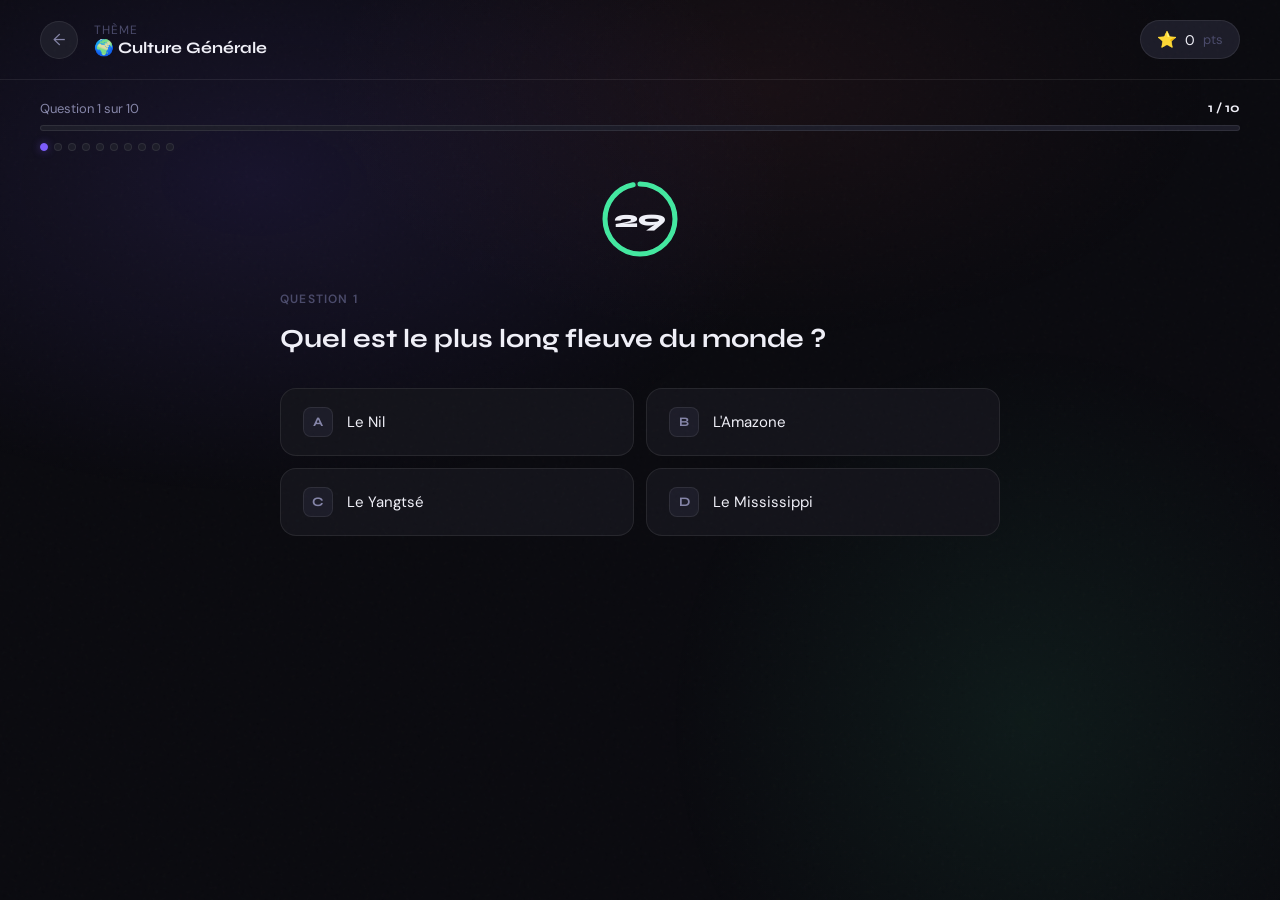
==== quiz.html @ 274f696e "Initial commit - projet quiz complet" ====
<!DOCTYPE html>
<html lang="fr">
<head>
  <meta charset="UTF-8" />
  <meta name="viewport" content="width=device-width, initial-scale=1.0" />
  <title>QuizMaster — En jeu</title>
  <link rel="stylesheet" href="css/main.css" />
  <link rel="stylesheet" href="css/quiz.css" />
</head>
<body>

  <!-- TIMEOUT OVERLAY -->
  <div class="timeout-overlay" id="timeout-overlay">
    <div class="timeout-msg">⏰ Temps écoulé !</div>
  </div>

  <!-- HEADER -->
  <header class="quiz-header">
    <div class="quiz-header-left">
      <a href="index.html" class="back-btn" id="btn-back" title="Quitter">←</a>
      <div class="quiz-meta">
        <span class="quiz-theme-label">Thème</span>
        <span class="quiz-theme-name">
          <span id="quiz-theme-icon"></span>
          <span id="quiz-theme-name">Quiz</span>
        </span>
      </div>
    </div>
    <div class="quiz-header-right">
      <div class="score-display">
        <span class="score-icon">⭐</span>
        <span id="score-val">0</span>
        <span class="score-unit">pts</span>
      </div>
    </div>
  </header>

  <!-- PROGRESS BAR -->
  <div class="progress-bar-wrap">
    <div class="progress-labels">
      <span class="progress-q" id="question-num">Question 1 sur 10</span>
      <span class="progress-count" id="progress-count">1 / 10</span>
    </div>
    <div class="progress-track">
      <div class="progress-fill" id="progress-fill"></div>
    </div>
    <div class="progress-dots" id="progress-dots"></div>
  </div>

  <!-- TIMER -->
  <div class="timer-section">
    <div class="timer-ring-wrap">
      <svg class="timer-svg" viewBox="0 0 80 80">
        <circle class="timer-track" cx="40" cy="40" r="35"/>
        <circle class="timer-progress" id="timer-progress" cx="40" cy="40" r="35"
          stroke-dasharray="220" stroke-dashoffset="0"/>
      </svg>
      <div class="timer-number" id="timer-number">30</div>
    </div>
  </div>

  <!-- QUESTION -->
  <main class="question-area">
    <div class="question-num" id="question-num-label">QUESTION 1</div>
    <div class="question-text" id="question-text">Chargement...</div>

    <!-- ANSWERS -->
    <div class="answers-grid" id="answers-grid"></div>

    <!-- EXPLANATION -->
    <div class="explanation-box" id="explanation"></div>

    <!-- NEXT -->
    <div class="next-wrap">
      <button class="btn-next" id="btn-next">
        Question suivante <span>→</span>
      </button>
    </div>
  </main>

  <script src="js/data.js"></script>
  <script src="js/storage.js"></script>
  <script src="js/ui.js"></script>
  <script src="js/quiz.js"></script>
  <script src="js/quiz-page.js"></script>
</body>
</html>
---- css/main.css ----
@import url('https://fonts.googleapis.com/css2?family=Syne:wght@400;600;700;800&family=DM+Sans:ital,wght@0,300;0,400;0,500;1,300&display=swap');

:root {
  --bg: #0a0a0f;
  --surface: #13131a;
  --surface2: #1c1c28;
  --border: rgba(255,255,255,0.08);
  --accent: #7c5cfc;
  --accent2: #ff6b6b;
  --accent3: #43e8a0;
  --accent4: #ffcc44;
  --text: #f0f0f8;
  --text-dim: #8585a8;
  --text-muted: #4a4a6a;
  --glow: rgba(124, 92, 252, 0.4);
  --radius: 16px;
  --radius-sm: 10px;
  --transition: all 0.25s cubic-bezier(0.34, 1.56, 0.64, 1);
}

*, *::before, *::after { box-sizing: border-box; margin: 0; padding: 0; }

html { scroll-behavior: smooth; }

body {
  font-family: 'DM Sans', sans-serif;
  background: var(--bg);
  color: var(--text);
  min-height: 100vh;
  overflow-x: hidden;
  position: relative;
}

body::before {
  content: '';
  position: fixed;
  inset: 0;
  background:
    radial-gradient(ellipse 60% 50% at 20% 20%, rgba(124,92,252,0.12) 0%, transparent 70%),
    radial-gradient(ellipse 40% 60% at 80% 80%, rgba(67,232,160,0.07) 0%, transparent 70%),
    radial-gradient(ellipse 50% 40% at 60% 10%, rgba(255,107,107,0.06) 0%, transparent 70%);
  pointer-events: none;
  z-index: 0;
}

body > * { position: relative; z-index: 1; }

h1, h2, h3, h4 {
  font-family: 'Syne', sans-serif;
  letter-spacing: -0.02em;
}

a { text-decoration: none; color: inherit; }

button {
  font-family: 'DM Sans', sans-serif;
  cursor: pointer;
  border: none;
  outline: none;
}

/* NOISE TEXTURE */
body::after {
  content: '';
  position: fixed;
  inset: 0;
  background-image: url("data:image/svg+xml,%3Csvg viewBox='0 0 256 256' xmlns='http://www.w3.org/2000/svg'%3E%3Cfilter id='noise'%3E%3CfeTurbulence type='fractalNoise' baseFrequency='0.9' numOctaves='4' stitchTiles='stitch'/%3E%3C/filter%3E%3Crect width='100%25' height='100%25' filter='url(%23noise)' opacity='0.04'/%3E%3C/svg%3E");
  pointer-events: none;
  z-index: 9999;
  opacity: 0.5;
}

/* SHARED COMPONENTS */
.btn {
  display: inline-flex;
  align-items: center;
  gap: 10px;
  padding: 14px 28px;
  border-radius: 50px;
  font-size: 15px;
  font-weight: 500;
  transition: var(--transition);
  letter-spacing: 0.01em;
}

.btn-primary {
  background: var(--accent);
  color: #fff;
  box-shadow: 0 0 30px var(--glow), 0 4px 15px rgba(0,0,0,0.3);
}
.btn-primary:hover {
  transform: translateY(-3px) scale(1.02);
  box-shadow: 0 0 50px var(--glow), 0 8px 25px rgba(0,0,0,0.4);
}

.btn-ghost {
  background: var(--surface2);
  color: var(--text-dim);
  border: 1px solid var(--border);
}
.btn-ghost:hover {
  background: var(--surface);
  color: var(--text);
  border-color: rgba(255,255,255,0.15);
  transform: translateY(-2px);
}

.card {
  background: var(--surface);
  border: 1px solid var(--border);
  border-radius: var(--radius);
  backdrop-filter: blur(20px);
}

/* ANIMATIONS */
@keyframes fadeUp {
  from { opacity: 0; transform: translateY(24px); }
  to   { opacity: 1; transform: translateY(0); }
}
@keyframes fadeIn {
  from { opacity: 0; }
  to   { opacity: 1; }
}
@keyframes pulse {
  0%, 100% { opacity: 1; }
  50% { opacity: 0.6; }
}
@keyframes slideIn {
  from { opacity: 0; transform: translateX(-20px); }
  to   { opacity: 1; transform: translateX(0); }
}
@keyframes bounce {
  0%, 100% { transform: scale(1); }
  50% { transform: scale(1.08); }
}
@keyframes shimmer {
  0% { background-position: -200% center; }
  100% { background-position: 200% center; }
}
@keyframes timerTick {
  0%, 100% { transform: scaleX(1); }
  50% { transform: scaleX(0.98); }
}
@keyframes rotateIn {
  from { opacity: 0; transform: rotate(-10deg) scale(0.8); }
  to   { opacity: 1; transform: rotate(0deg) scale(1); }
}
@keyframes countUp {
  from { transform: translateY(10px); opacity: 0; }
  to   { transform: translateY(0); opacity: 1; }
}

.animate-fade-up { animation: fadeUp 0.5s cubic-bezier(0.34, 1.56, 0.64, 1) both; }
.animate-fade-up:nth-child(1) { animation-delay: 0.05s; }
.animate-fade-up:nth-child(2) { animation-delay: 0.12s; }
.animate-fade-up:nth-child(3) { animation-delay: 0.19s; }
.animate-fade-up:nth-child(4) { animation-delay: 0.26s; }
.animate-fade-up:nth-child(5) { animation-delay: 0.33s; }
.animate-fade-up:nth-child(6) { animation-delay: 0.40s; }

/* progress-fill starts at 0 */
.progress-fill { width: 0%; }
---- css/quiz.css ----
/* QUIZ PAGE */
.quiz-header {
  display: flex;
  align-items: center;
  justify-content: space-between;
  padding: 20px 40px;
  border-bottom: 1px solid var(--border);
}

.quiz-header-left {
  display: flex;
  align-items: center;
  gap: 16px;
}

.back-btn {
  width: 38px;
  height: 38px;
  border-radius: 50%;
  background: var(--surface2);
  border: 1px solid var(--border);
  display: flex;
  align-items: center;
  justify-content: center;
  font-size: 16px;
  color: var(--text-dim);
  cursor: pointer;
  transition: var(--transition);
  text-decoration: none;
}
.back-btn:hover {
  background: var(--surface);
  color: var(--text);
  transform: translateX(-3px);
}

.quiz-meta {
  display: flex;
  flex-direction: column;
}
.quiz-theme-label {
  font-size: 12px;
  color: var(--text-muted);
  letter-spacing: 0.08em;
  text-transform: uppercase;
}
.quiz-theme-name {
  font-family: 'Syne', sans-serif;
  font-size: 16px;
  font-weight: 700;
}

.quiz-header-right {
  display: flex;
  align-items: center;
  gap: 20px;
}

/* SCORE DISPLAY */
.score-display {
  display: flex;
  align-items: center;
  gap: 8px;
  padding: 8px 16px;
  background: var(--surface2);
  border: 1px solid var(--border);
  border-radius: 50px;
  font-size: 14px;
}
.score-icon { font-size: 16px; }
.score-val {
  font-family: 'Syne', sans-serif;
  font-weight: 700;
  color: var(--accent4);
}

/* PROGRESS */
.progress-bar-wrap {
  padding: 0 40px;
  margin-top: 20px;
  margin-bottom: 0;
}

.progress-labels {
  display: flex;
  justify-content: space-between;
  margin-bottom: 8px;
}
.progress-q {
  font-size: 13px;
  color: var(--text-dim);
}
.progress-count {
  font-family: 'Syne', sans-serif;
  font-size: 13px;
  font-weight: 700;
}

.progress-track {
  height: 6px;
  background: var(--surface2);
  border-radius: 50px;
  overflow: hidden;
  border: 1px solid var(--border);
}

.progress-fill {
  height: 100%;
  background: linear-gradient(90deg, var(--accent), #a78bfa);
  border-radius: 50px;
  transition: width 0.4s cubic-bezier(0.34,1.56,0.64,1);
  box-shadow: 0 0 10px var(--glow);
}

/* DOTS */
.progress-dots {
  display: flex;
  gap: 6px;
  margin-top: 12px;
  flex-wrap: wrap;
}
.dot {
  width: 8px;
  height: 8px;
  border-radius: 50%;
  background: var(--surface2);
  border: 1px solid var(--border);
  transition: all 0.3s ease;
}
.dot.correct  { background: var(--accent3); border-color: var(--accent3); box-shadow: 0 0 6px rgba(67,232,160,0.5); }
.dot.wrong    { background: var(--accent2); border-color: var(--accent2); box-shadow: 0 0 6px rgba(255,107,107,0.5); }
.dot.current  { background: var(--accent); border-color: var(--accent); box-shadow: 0 0 8px var(--glow); animation: pulse 1.5s infinite; }

/* TIMER */
.timer-section {
  padding: 28px 40px 0;
  display: flex;
  align-items: center;
  justify-content: center;
}

.timer-ring-wrap {
  position: relative;
  width: 80px;
  height: 80px;
}

.timer-svg {
  transform: rotate(-90deg);
  width: 80px;
  height: 80px;
}

.timer-track {
  fill: none;
  stroke: var(--surface2);
  stroke-width: 5;
}

.timer-progress {
  fill: none;
  stroke: var(--accent3);
  stroke-width: 5;
  stroke-linecap: round;
  stroke-dasharray: 220;
  stroke-dashoffset: 0;
  transition: stroke-dashoffset 0.9s linear, stroke 0.3s ease;
}

.timer-progress.warning { stroke: var(--accent4); }
.timer-progress.danger  { stroke: var(--accent2); animation: pulse 0.8s infinite; }

.timer-number {
  position: absolute;
  inset: 0;
  display: flex;
  align-items: center;
  justify-content: center;
  font-family: 'Syne', sans-serif;
  font-size: 24px;
  font-weight: 800;
  transition: color 0.3s ease;
}
.timer-number.warning { color: var(--accent4); }
.timer-number.danger  { color: var(--accent2); }

/* QUESTION CARD */
.question-area {
  padding: 32px 40px;
  max-width: 800px;
  margin: 0 auto;
}

.question-num {
  font-size: 12px;
  font-weight: 600;
  letter-spacing: 0.1em;
  color: var(--text-muted);
  text-transform: uppercase;
  margin-bottom: 14px;
}

.question-text {
  font-family: 'Syne', sans-serif;
  font-size: clamp(20px, 3vw, 26px);
  font-weight: 700;
  line-height: 1.35;
  margin-bottom: 32px;
  animation: fadeUp 0.4s ease both;
}

/* ANSWERS */
.answers-grid {
  display: grid;
  grid-template-columns: 1fr 1fr;
  gap: 12px;
}

@media (max-width: 600px) {
  .answers-grid { grid-template-columns: 1fr; }
}

.answer-btn {
  position: relative;
  padding: 18px 22px;
  background: var(--surface);
  border: 1.5px solid var(--border);
  border-radius: var(--radius);
  color: var(--text);
  font-size: 15px;
  font-weight: 400;
  text-align: left;
  cursor: pointer;
  transition: all 0.2s ease;
  display: flex;
  align-items: center;
  gap: 14px;
  overflow: hidden;
  animation: fadeUp 0.4s ease both;
}

.answer-letter {
  min-width: 30px;
  height: 30px;
  border-radius: 8px;
  background: var(--surface2);
  border: 1px solid var(--border);
  display: flex;
  align-items: center;
  justify-content: center;
  font-family: 'Syne', sans-serif;
  font-size: 13px;
  font-weight: 700;
  color: var(--text-dim);
  transition: all 0.2s ease;
}

.answer-btn:hover:not(:disabled) {
  border-color: rgba(124,92,252,0.5);
  background: rgba(124,92,252,0.06);
  transform: translateX(4px);
}
.answer-btn:hover:not(:disabled) .answer-letter {
  background: rgba(124,92,252,0.2);
  border-color: var(--accent);
  color: var(--accent);
}

.answer-btn.correct {
  border-color: var(--accent3) !important;
  background: rgba(67,232,160,0.08) !important;
  animation: bounce 0.4s ease;
}
.answer-btn.correct .answer-letter {
  background: var(--accent3);
  border-color: var(--accent3);
  color: #000;
}

.answer-btn.wrong {
  border-color: var(--accent2) !important;
  background: rgba(255,107,107,0.08) !important;
}
.answer-btn.wrong .answer-letter {
  background: var(--accent2);
  border-color: var(--accent2);
  color: #fff;
}

.answer-btn:disabled { cursor: not-allowed; }

/* FEEDBACK TOAST */
.feedback-toast {
  position: fixed;
  top: 24px;
  left: 50%;
  transform: translateX(-50%) translateY(-80px);
  padding: 12px 24px;
  border-radius: 50px;
  font-size: 15px;
  font-weight: 500;
  transition: transform 0.4s cubic-bezier(0.34,1.56,0.64,1);
  z-index: 100;
  white-space: nowrap;
}

.feedback-toast.show {
  transform: translateX(-50%) translateY(0);
}

.feedback-toast.correct {
  background: rgba(67,232,160,0.15);
  border: 1px solid var(--accent3);
  color: var(--accent3);
}

.feedback-toast.wrong {
  background: rgba(255,107,107,0.15);
  border: 1px solid var(--accent2);
  color: var(--accent2);
}

/* EXPLANATION */
.explanation-box {
  margin-top: 20px;
  padding: 16px 20px;
  background: rgba(124,92,252,0.06);
  border: 1px solid rgba(124,92,252,0.2);
  border-radius: var(--radius-sm);
  font-size: 14px;
  color: var(--text-dim);
  line-height: 1.6;
  animation: fadeUp 0.3s ease both;
}
.explanation-box strong { color: #a78bfa; }

/* NEXT BUTTON */
.next-wrap {
  display: flex;
  justify-content: flex-end;
  margin-top: 24px;
}

.btn-next {
  padding: 14px 32px;
  background: var(--accent);
  color: #fff;
  border-radius: 50px;
  font-size: 15px;
  font-weight: 500;
  cursor: pointer;
  border: none;
  display: flex;
  align-items: center;
  gap: 10px;
  transition: var(--transition);
  box-shadow: 0 0 20px var(--glow);
  opacity: 0;
  pointer-events: none;
  animation: none;
}

.btn-next.visible {
  opacity: 1;
  pointer-events: all;
  animation: fadeUp 0.4s 0.1s ease both;
}

.btn-next:hover {
  transform: translateX(4px);
  box-shadow: 0 0 40px var(--glow);
}

/* TIMEOUT OVERLAY */
.timeout-overlay {
  position: fixed;
  inset: 0;
  background: rgba(255,107,107,0.15);
  display: flex;
  align-items: center;
  justify-content: center;
  z-index: 200;
  opacity: 0;
  pointer-events: none;
  transition: opacity 0.3s ease;
}
.timeout-overlay.show { opacity: 1; pointer-events: all; }
.timeout-msg {
  font-family: 'Syne', sans-serif;
  font-size: 48px;
  font-weight: 800;
  color: var(--accent2);
  animation: rotateIn 0.5s ease;
}

/* SCORE UNIT */
.score-unit { color: var(--text-muted); font-size: 13px; }

/* Explanation hidden by default — shown by JS */
.explanation-box { display: none; }

/* Score unit label */
.score-unit { color: var(--text-muted); font-size: 13px; }
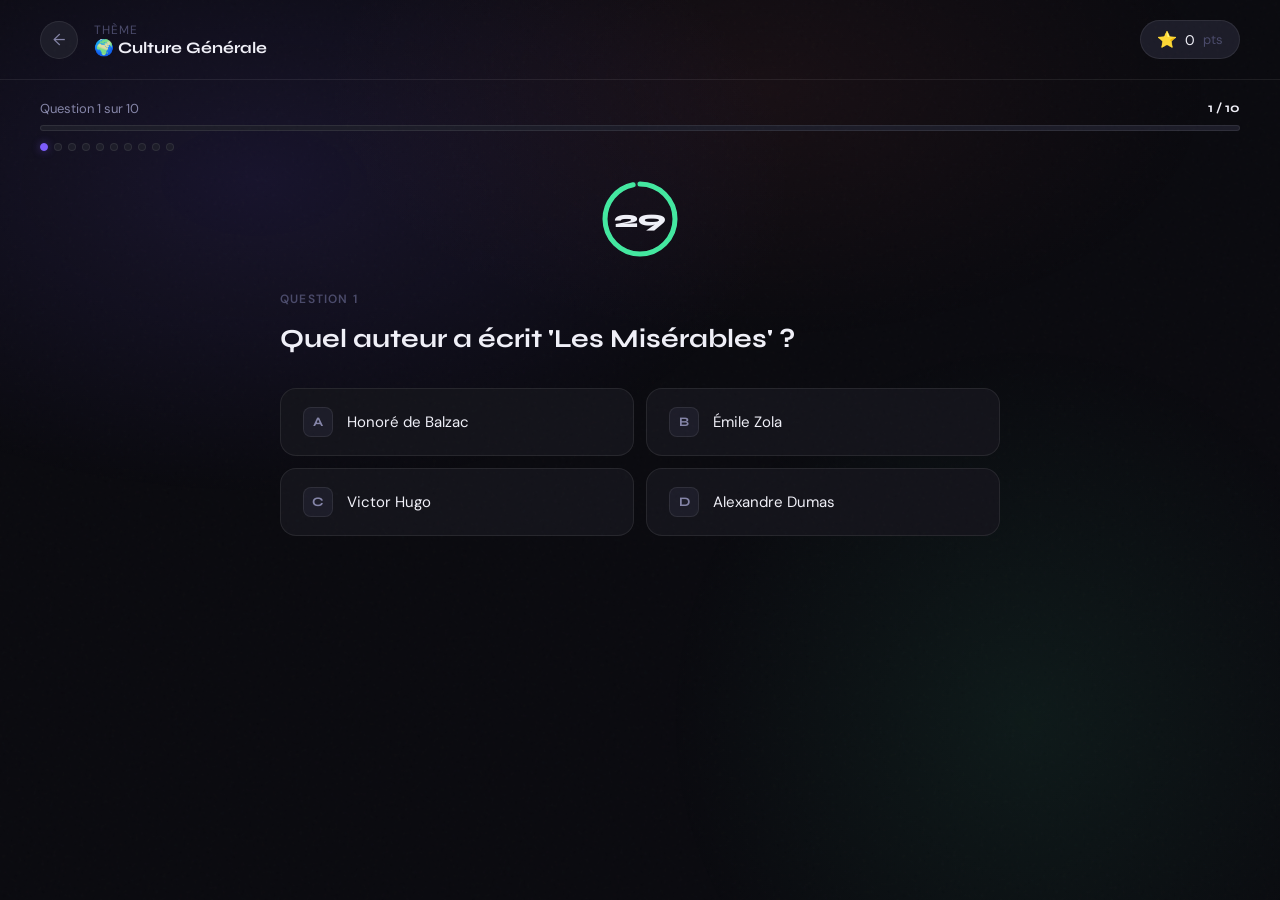
==== commit dfff322e: "Page quiz complète - Ritso" ====
--- a/quiz.html
+++ b/quiz.html
@@ -1,5 +1,7 @@
+<!-- quiz.html - Page de jeu - développé par Ritso-->
 <!DOCTYPE html>
 <html lang="fr">
+
 <head>
   <meta charset="UTF-8" />
   <meta name="viewport" content="width=device-width, initial-scale=1.0" />
@@ -7,6 +9,7 @@
   <link rel="stylesheet" href="css/main.css" />
   <link rel="stylesheet" href="css/quiz.css" />
 </head>
+
 <body>
 
   <!-- TIMEOUT OVERLAY -->
@@ -51,9 +54,9 @@
   <div class="timer-section">
     <div class="timer-ring-wrap">
       <svg class="timer-svg" viewBox="0 0 80 80">
-        <circle class="timer-track" cx="40" cy="40" r="35"/>
-        <circle class="timer-progress" id="timer-progress" cx="40" cy="40" r="35"
-          stroke-dasharray="220" stroke-dashoffset="0"/>
+        <circle class="timer-track" cx="40" cy="40" r="35" />
+        <circle class="timer-progress" id="timer-progress" cx="40" cy="40" r="35" stroke-dasharray="220"
+          stroke-dashoffset="0" />
       </svg>
       <div class="timer-number" id="timer-number">30</div>
     </div>
@@ -84,4 +87,5 @@
   <script src="js/quiz.js"></script>
   <script src="js/quiz-page.js"></script>
 </body>
-</html>
+
+</html>
--- a/css/quiz.css
+++ b/css/quiz.css
@@ -1,3 +1,4 @@
+/* quiz.css - Page de jeu - développé par Ritso
 /* QUIZ PAGE */
 .quiz-header {
   display: flex;
@@ -28,6 +29,7 @@
   transition: var(--transition);
   text-decoration: none;
 }
+
 .back-btn:hover {
   background: var(--surface);
   color: var(--text);
@@ -38,12 +40,14 @@
   display: flex;
   flex-direction: column;
 }
+
 .quiz-theme-label {
   font-size: 12px;
   color: var(--text-muted);
   letter-spacing: 0.08em;
   text-transform: uppercase;
 }
+
 .quiz-theme-name {
   font-family: 'Syne', sans-serif;
   font-size: 16px;
@@ -67,7 +71,11 @@
   border-radius: 50px;
   font-size: 14px;
 }
-.score-icon { font-size: 16px; }
+
+.score-icon {
+  font-size: 16px;
+}
+
 .score-val {
   font-family: 'Syne', sans-serif;
   font-weight: 700;
@@ -86,10 +94,12 @@
   justify-content: space-between;
   margin-bottom: 8px;
 }
+
 .progress-q {
   font-size: 13px;
   color: var(--text-dim);
 }
+
 .progress-count {
   font-family: 'Syne', sans-serif;
   font-size: 13px;
@@ -108,7 +118,7 @@
   height: 100%;
   background: linear-gradient(90deg, var(--accent), #a78bfa);
   border-radius: 50px;
-  transition: width 0.4s cubic-bezier(0.34,1.56,0.64,1);
+  transition: width 0.4s cubic-bezier(0.34, 1.56, 0.64, 1);
   box-shadow: 0 0 10px var(--glow);
 }
 
@@ -119,6 +129,7 @@
   margin-top: 12px;
   flex-wrap: wrap;
 }
+
 .dot {
   width: 8px;
   height: 8px;
@@ -127,9 +138,25 @@
   border: 1px solid var(--border);
   transition: all 0.3s ease;
 }
-.dot.correct  { background: var(--accent3); border-color: var(--accent3); box-shadow: 0 0 6px rgba(67,232,160,0.5); }
-.dot.wrong    { background: var(--accent2); border-color: var(--accent2); box-shadow: 0 0 6px rgba(255,107,107,0.5); }
-.dot.current  { background: var(--accent); border-color: var(--accent); box-shadow: 0 0 8px var(--glow); animation: pulse 1.5s infinite; }
+
+.dot.correct {
+  background: var(--accent3);
+  border-color: var(--accent3);
+  box-shadow: 0 0 6px rgba(67, 232, 160, 0.5);
+}
+
+.dot.wrong {
+  background: var(--accent2);
+  border-color: var(--accent2);
+  box-shadow: 0 0 6px rgba(255, 107, 107, 0.5);
+}
+
+.dot.current {
+  background: var(--accent);
+  border-color: var(--accent);
+  box-shadow: 0 0 8px var(--glow);
+  animation: pulse 1.5s infinite;
+}
 
 /* TIMER */
 .timer-section {
@@ -167,8 +194,14 @@
   transition: stroke-dashoffset 0.9s linear, stroke 0.3s ease;
 }
 
-.timer-progress.warning { stroke: var(--accent4); }
-.timer-progress.danger  { stroke: var(--accent2); animation: pulse 0.8s infinite; }
+.timer-progress.warning {
+  stroke: var(--accent4);
+}
+
+.timer-progress.danger {
+  stroke: var(--accent2);
+  animation: pulse 0.8s infinite;
+}
 
 .timer-number {
   position: absolute;
@@ -181,8 +214,14 @@
   font-weight: 800;
   transition: color 0.3s ease;
 }
-.timer-number.warning { color: var(--accent4); }
-.timer-number.danger  { color: var(--accent2); }
+
+.timer-number.warning {
+  color: var(--accent4);
+}
+
+.timer-number.danger {
+  color: var(--accent2);
+}
 
 /* QUESTION CARD */
 .question-area {
@@ -217,7 +256,9 @@
 }
 
 @media (max-width: 600px) {
-  .answers-grid { grid-template-columns: 1fr; }
+  .answers-grid {
+    grid-template-columns: 1fr;
+  }
 }
 
 .answer-btn {
@@ -256,21 +297,23 @@
 }
 
 .answer-btn:hover:not(:disabled) {
-  border-color: rgba(124,92,252,0.5);
-  background: rgba(124,92,252,0.06);
+  border-color: rgba(124, 92, 252, 0.5);
+  background: rgba(124, 92, 252, 0.06);
   transform: translateX(4px);
 }
+
 .answer-btn:hover:not(:disabled) .answer-letter {
-  background: rgba(124,92,252,0.2);
+  background: rgba(124, 92, 252, 0.2);
   border-color: var(--accent);
   color: var(--accent);
 }
 
 .answer-btn.correct {
   border-color: var(--accent3) !important;
-  background: rgba(67,232,160,0.08) !important;
+  background: rgba(67, 232, 160, 0.08) !important;
   animation: bounce 0.4s ease;
 }
+
 .answer-btn.correct .answer-letter {
   background: var(--accent3);
   border-color: var(--accent3);
@@ -279,15 +322,18 @@
 
 .answer-btn.wrong {
   border-color: var(--accent2) !important;
-  background: rgba(255,107,107,0.08) !important;
-}
+  background: rgba(255, 107, 107, 0.08) !important;
+}
+
 .answer-btn.wrong .answer-letter {
   background: var(--accent2);
   border-color: var(--accent2);
   color: #fff;
 }
 
-.answer-btn:disabled { cursor: not-allowed; }
+.answer-btn:disabled {
+  cursor: not-allowed;
+}
 
 /* FEEDBACK TOAST */
 .feedback-toast {
@@ -299,7 +345,7 @@
   border-radius: 50px;
   font-size: 15px;
   font-weight: 500;
-  transition: transform 0.4s cubic-bezier(0.34,1.56,0.64,1);
+  transition: transform 0.4s cubic-bezier(0.34, 1.56, 0.64, 1);
   z-index: 100;
   white-space: nowrap;
 }
@@ -309,13 +355,13 @@
 }
 
 .feedback-toast.correct {
-  background: rgba(67,232,160,0.15);
+  background: rgba(67, 232, 160, 0.15);
   border: 1px solid var(--accent3);
   color: var(--accent3);
 }
 
 .feedback-toast.wrong {
-  background: rgba(255,107,107,0.15);
+  background: rgba(255, 107, 107, 0.15);
   border: 1px solid var(--accent2);
   color: var(--accent2);
 }
@@ -324,15 +370,18 @@
 .explanation-box {
   margin-top: 20px;
   padding: 16px 20px;
-  background: rgba(124,92,252,0.06);
-  border: 1px solid rgba(124,92,252,0.2);
+  background: rgba(124, 92, 252, 0.06);
+  border: 1px solid rgba(124, 92, 252, 0.2);
   border-radius: var(--radius-sm);
   font-size: 14px;
   color: var(--text-dim);
   line-height: 1.6;
   animation: fadeUp 0.3s ease both;
 }
-.explanation-box strong { color: #a78bfa; }
+
+.explanation-box strong {
+  color: #a78bfa;
+}
 
 /* NEXT BUTTON */
 .next-wrap {
@@ -375,7 +424,7 @@
 .timeout-overlay {
   position: fixed;
   inset: 0;
-  background: rgba(255,107,107,0.15);
+  background: rgba(255, 107, 107, 0.15);
   display: flex;
   align-items: center;
   justify-content: center;
@@ -384,7 +433,12 @@
   pointer-events: none;
   transition: opacity 0.3s ease;
 }
-.timeout-overlay.show { opacity: 1; pointer-events: all; }
+
+.timeout-overlay.show {
+  opacity: 1;
+  pointer-events: all;
+}
+
 .timeout-msg {
   font-family: 'Syne', sans-serif;
   font-size: 48px;
@@ -394,10 +448,18 @@
 }
 
 /* SCORE UNIT */
-.score-unit { color: var(--text-muted); font-size: 13px; }
+.score-unit {
+  color: var(--text-muted);
+  font-size: 13px;
+}
 
 /* Explanation hidden by default — shown by JS */
-.explanation-box { display: none; }
+.explanation-box {
+  display: none;
+}
 
 /* Score unit label */
-.score-unit { color: var(--text-muted); font-size: 13px; }
+.score-unit {
+  color: var(--text-muted);
+  font-size: 13px;
+}
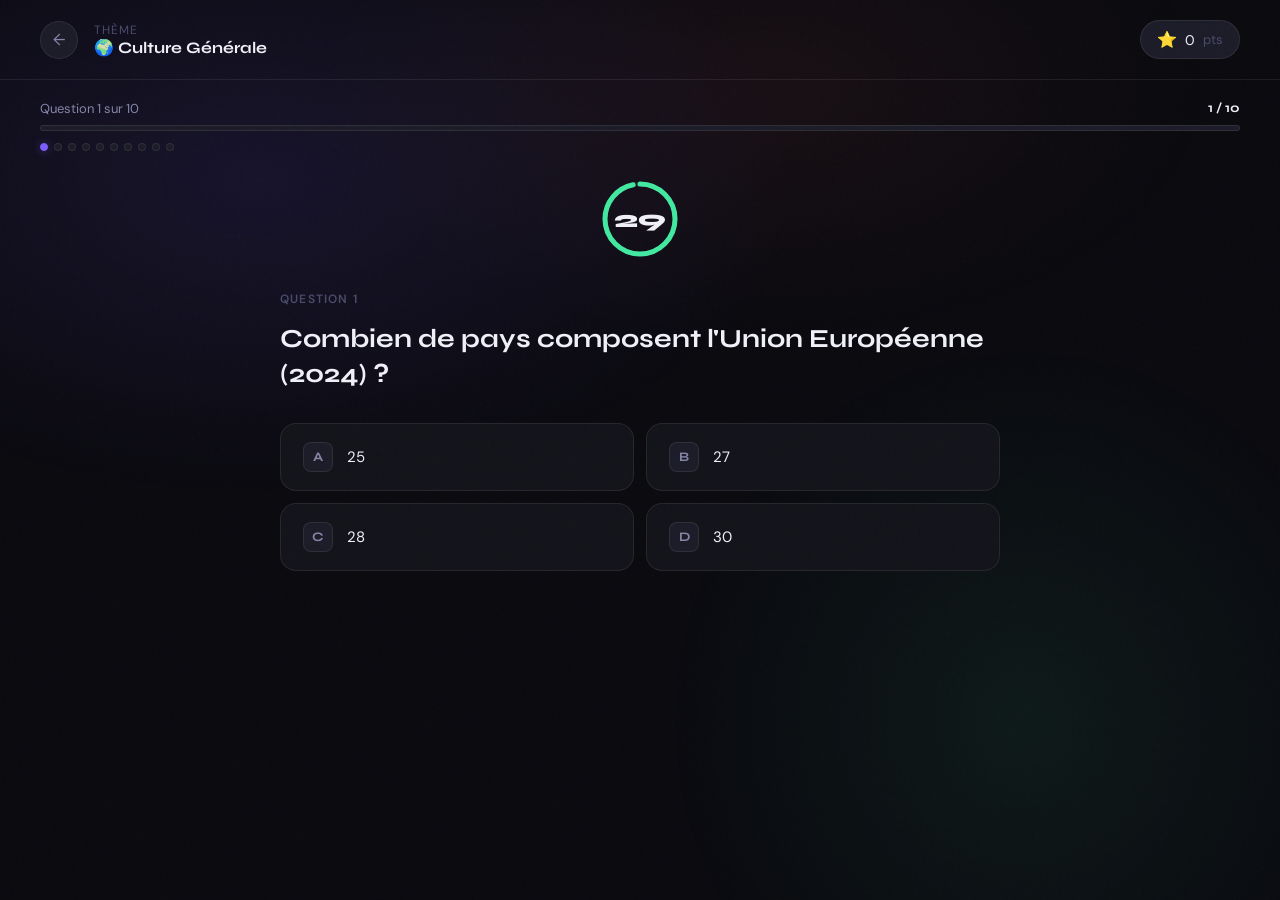
==== commit 5e5e41a0: "Page quiz complète - Nohisoa" ====
--- a/quiz.html
+++ b/quiz.html
@@ -1,91 +1,87 @@
-<!-- quiz.html - Page de jeu - développé par Ritso-->
-<!DOCTYPE html>
-<html lang="fr">
-
-<head>
-  <meta charset="UTF-8" />
-  <meta name="viewport" content="width=device-width, initial-scale=1.0" />
-  <title>QuizMaster — En jeu</title>
-  <link rel="stylesheet" href="css/main.css" />
-  <link rel="stylesheet" href="css/quiz.css" />
-</head>
-
-<body>
-
-  <!-- TIMEOUT OVERLAY -->
-  <div class="timeout-overlay" id="timeout-overlay">
-    <div class="timeout-msg">⏰ Temps écoulé !</div>
-  </div>
-
-  <!-- HEADER -->
-  <header class="quiz-header">
-    <div class="quiz-header-left">
-      <a href="index.html" class="back-btn" id="btn-back" title="Quitter">←</a>
-      <div class="quiz-meta">
-        <span class="quiz-theme-label">Thème</span>
-        <span class="quiz-theme-name">
-          <span id="quiz-theme-icon"></span>
-          <span id="quiz-theme-name">Quiz</span>
-        </span>
-      </div>
-    </div>
-    <div class="quiz-header-right">
-      <div class="score-display">
-        <span class="score-icon">⭐</span>
-        <span id="score-val">0</span>
-        <span class="score-unit">pts</span>
-      </div>
-    </div>
-  </header>
-
-  <!-- PROGRESS BAR -->
-  <div class="progress-bar-wrap">
-    <div class="progress-labels">
-      <span class="progress-q" id="question-num">Question 1 sur 10</span>
-      <span class="progress-count" id="progress-count">1 / 10</span>
-    </div>
-    <div class="progress-track">
-      <div class="progress-fill" id="progress-fill"></div>
-    </div>
-    <div class="progress-dots" id="progress-dots"></div>
-  </div>
-
-  <!-- TIMER -->
-  <div class="timer-section">
-    <div class="timer-ring-wrap">
-      <svg class="timer-svg" viewBox="0 0 80 80">
-        <circle class="timer-track" cx="40" cy="40" r="35" />
-        <circle class="timer-progress" id="timer-progress" cx="40" cy="40" r="35" stroke-dasharray="220"
-          stroke-dashoffset="0" />
-      </svg>
-      <div class="timer-number" id="timer-number">30</div>
-    </div>
-  </div>
-
-  <!-- QUESTION -->
-  <main class="question-area">
-    <div class="question-num" id="question-num-label">QUESTION 1</div>
-    <div class="question-text" id="question-text">Chargement...</div>
-
-    <!-- ANSWERS -->
-    <div class="answers-grid" id="answers-grid"></div>
-
-    <!-- EXPLANATION -->
-    <div class="explanation-box" id="explanation"></div>
-
-    <!-- NEXT -->
-    <div class="next-wrap">
-      <button class="btn-next" id="btn-next">
-        Question suivante <span>→</span>
-      </button>
-    </div>
-  </main>
-
-  <script src="js/data.js"></script>
-  <script src="js/storage.js"></script>
-  <script src="js/ui.js"></script>
-  <script src="js/quiz.js"></script>
-  <script src="js/quiz-page.js"></script>
-</body>
-
-</html>+<!DOCTYPE html>
+<html lang="fr">
+<head>
+  <meta charset="UTF-8" />
+  <meta name="viewport" content="width=device-width, initial-scale=1.0" />
+  <title>QuizMaster — En jeu</title>
+  <link rel="stylesheet" href="css/main.css" />
+  <link rel="stylesheet" href="css/quiz.css" />
+</head>
+<body>
+
+  <!-- TIMEOUT OVERLAY -->
+  <div class="timeout-overlay" id="timeout-overlay">
+    <div class="timeout-msg">⏰ Temps écoulé !</div>
+  </div>
+
+  <!-- HEADER -->
+  <header class="quiz-header">
+    <div class="quiz-header-left">
+      <a href="index.html" class="back-btn" id="btn-back" title="Quitter">←</a>
+      <div class="quiz-meta">
+        <span class="quiz-theme-label">Thème</span>
+        <span class="quiz-theme-name">
+          <span id="quiz-theme-icon"></span>
+          <span id="quiz-theme-name">Quiz</span>
+        </span>
+      </div>
+    </div>
+    <div class="quiz-header-right">
+      <div class="score-display">
+        <span class="score-icon">⭐</span>
+        <span id="score-val">0</span>
+        <span class="score-unit">pts</span>
+      </div>
+    </div>
+  </header>
+
+  <!-- PROGRESS BAR -->
+  <div class="progress-bar-wrap">
+    <div class="progress-labels">
+      <span class="progress-q" id="question-num">Question 1 sur 10</span>
+      <span class="progress-count" id="progress-count">1 / 10</span>
+    </div>
+    <div class="progress-track">
+      <div class="progress-fill" id="progress-fill"></div>
+    </div>
+    <div class="progress-dots" id="progress-dots"></div>
+  </div>
+
+  <!-- TIMER -->
+  <div class="timer-section">
+    <div class="timer-ring-wrap">
+      <svg class="timer-svg" viewBox="0 0 80 80">
+        <circle class="timer-track" cx="40" cy="40" r="35"/>
+        <circle class="timer-progress" id="timer-progress" cx="40" cy="40" r="35"
+          stroke-dasharray="220" stroke-dashoffset="0"/>
+      </svg>
+      <div class="timer-number" id="timer-number">30</div>
+    </div>
+  </div>
+
+  <!-- QUESTION -->
+  <main class="question-area">
+    <div class="question-num" id="question-num-label">QUESTION 1</div>
+    <div class="question-text" id="question-text">Chargement...</div>
+
+    <!-- ANSWERS -->
+    <div class="answers-grid" id="answers-grid"></div>
+
+    <!-- EXPLANATION -->
+    <div class="explanation-box" id="explanation"></div>
+
+    <!-- NEXT -->
+    <div class="next-wrap">
+      <button class="btn-next" id="btn-next">
+        Question suivante <span>→</span>
+      </button>
+    </div>
+  </main>
+
+  <script src="js/data.js"></script>
+  <script src="js/storage.js"></script>
+  <script src="js/ui.js"></script>
+  <script src="js/quiz.js"></script>
+  <script src="js/quiz-page.js"></script>
+</body>
+</html>
--- a/css/quiz.css
+++ b/css/quiz.css
@@ -1,465 +1,403 @@
-/* quiz.css - Page de jeu - développé par Ritso
-/* QUIZ PAGE */
-.quiz-header {
-  display: flex;
-  align-items: center;
-  justify-content: space-between;
-  padding: 20px 40px;
-  border-bottom: 1px solid var(--border);
-}
-
-.quiz-header-left {
-  display: flex;
-  align-items: center;
-  gap: 16px;
-}
-
-.back-btn {
-  width: 38px;
-  height: 38px;
-  border-radius: 50%;
-  background: var(--surface2);
-  border: 1px solid var(--border);
-  display: flex;
-  align-items: center;
-  justify-content: center;
-  font-size: 16px;
-  color: var(--text-dim);
-  cursor: pointer;
-  transition: var(--transition);
-  text-decoration: none;
-}
-
-.back-btn:hover {
-  background: var(--surface);
-  color: var(--text);
-  transform: translateX(-3px);
-}
-
-.quiz-meta {
-  display: flex;
-  flex-direction: column;
-}
-
-.quiz-theme-label {
-  font-size: 12px;
-  color: var(--text-muted);
-  letter-spacing: 0.08em;
-  text-transform: uppercase;
-}
-
-.quiz-theme-name {
-  font-family: 'Syne', sans-serif;
-  font-size: 16px;
-  font-weight: 700;
-}
-
-.quiz-header-right {
-  display: flex;
-  align-items: center;
-  gap: 20px;
-}
-
-/* SCORE DISPLAY */
-.score-display {
-  display: flex;
-  align-items: center;
-  gap: 8px;
-  padding: 8px 16px;
-  background: var(--surface2);
-  border: 1px solid var(--border);
-  border-radius: 50px;
-  font-size: 14px;
-}
-
-.score-icon {
-  font-size: 16px;
-}
-
-.score-val {
-  font-family: 'Syne', sans-serif;
-  font-weight: 700;
-  color: var(--accent4);
-}
-
-/* PROGRESS */
-.progress-bar-wrap {
-  padding: 0 40px;
-  margin-top: 20px;
-  margin-bottom: 0;
-}
-
-.progress-labels {
-  display: flex;
-  justify-content: space-between;
-  margin-bottom: 8px;
-}
-
-.progress-q {
-  font-size: 13px;
-  color: var(--text-dim);
-}
-
-.progress-count {
-  font-family: 'Syne', sans-serif;
-  font-size: 13px;
-  font-weight: 700;
-}
-
-.progress-track {
-  height: 6px;
-  background: var(--surface2);
-  border-radius: 50px;
-  overflow: hidden;
-  border: 1px solid var(--border);
-}
-
-.progress-fill {
-  height: 100%;
-  background: linear-gradient(90deg, var(--accent), #a78bfa);
-  border-radius: 50px;
-  transition: width 0.4s cubic-bezier(0.34, 1.56, 0.64, 1);
-  box-shadow: 0 0 10px var(--glow);
-}
-
-/* DOTS */
-.progress-dots {
-  display: flex;
-  gap: 6px;
-  margin-top: 12px;
-  flex-wrap: wrap;
-}
-
-.dot {
-  width: 8px;
-  height: 8px;
-  border-radius: 50%;
-  background: var(--surface2);
-  border: 1px solid var(--border);
-  transition: all 0.3s ease;
-}
-
-.dot.correct {
-  background: var(--accent3);
-  border-color: var(--accent3);
-  box-shadow: 0 0 6px rgba(67, 232, 160, 0.5);
-}
-
-.dot.wrong {
-  background: var(--accent2);
-  border-color: var(--accent2);
-  box-shadow: 0 0 6px rgba(255, 107, 107, 0.5);
-}
-
-.dot.current {
-  background: var(--accent);
-  border-color: var(--accent);
-  box-shadow: 0 0 8px var(--glow);
-  animation: pulse 1.5s infinite;
-}
-
-/* TIMER */
-.timer-section {
-  padding: 28px 40px 0;
-  display: flex;
-  align-items: center;
-  justify-content: center;
-}
-
-.timer-ring-wrap {
-  position: relative;
-  width: 80px;
-  height: 80px;
-}
-
-.timer-svg {
-  transform: rotate(-90deg);
-  width: 80px;
-  height: 80px;
-}
-
-.timer-track {
-  fill: none;
-  stroke: var(--surface2);
-  stroke-width: 5;
-}
-
-.timer-progress {
-  fill: none;
-  stroke: var(--accent3);
-  stroke-width: 5;
-  stroke-linecap: round;
-  stroke-dasharray: 220;
-  stroke-dashoffset: 0;
-  transition: stroke-dashoffset 0.9s linear, stroke 0.3s ease;
-}
-
-.timer-progress.warning {
-  stroke: var(--accent4);
-}
-
-.timer-progress.danger {
-  stroke: var(--accent2);
-  animation: pulse 0.8s infinite;
-}
-
-.timer-number {
-  position: absolute;
-  inset: 0;
-  display: flex;
-  align-items: center;
-  justify-content: center;
-  font-family: 'Syne', sans-serif;
-  font-size: 24px;
-  font-weight: 800;
-  transition: color 0.3s ease;
-}
-
-.timer-number.warning {
-  color: var(--accent4);
-}
-
-.timer-number.danger {
-  color: var(--accent2);
-}
-
-/* QUESTION CARD */
-.question-area {
-  padding: 32px 40px;
-  max-width: 800px;
-  margin: 0 auto;
-}
-
-.question-num {
-  font-size: 12px;
-  font-weight: 600;
-  letter-spacing: 0.1em;
-  color: var(--text-muted);
-  text-transform: uppercase;
-  margin-bottom: 14px;
-}
-
-.question-text {
-  font-family: 'Syne', sans-serif;
-  font-size: clamp(20px, 3vw, 26px);
-  font-weight: 700;
-  line-height: 1.35;
-  margin-bottom: 32px;
-  animation: fadeUp 0.4s ease both;
-}
-
-/* ANSWERS */
-.answers-grid {
-  display: grid;
-  grid-template-columns: 1fr 1fr;
-  gap: 12px;
-}
-
-@media (max-width: 600px) {
-  .answers-grid {
-    grid-template-columns: 1fr;
-  }
-}
-
-.answer-btn {
-  position: relative;
-  padding: 18px 22px;
-  background: var(--surface);
-  border: 1.5px solid var(--border);
-  border-radius: var(--radius);
-  color: var(--text);
-  font-size: 15px;
-  font-weight: 400;
-  text-align: left;
-  cursor: pointer;
-  transition: all 0.2s ease;
-  display: flex;
-  align-items: center;
-  gap: 14px;
-  overflow: hidden;
-  animation: fadeUp 0.4s ease both;
-}
-
-.answer-letter {
-  min-width: 30px;
-  height: 30px;
-  border-radius: 8px;
-  background: var(--surface2);
-  border: 1px solid var(--border);
-  display: flex;
-  align-items: center;
-  justify-content: center;
-  font-family: 'Syne', sans-serif;
-  font-size: 13px;
-  font-weight: 700;
-  color: var(--text-dim);
-  transition: all 0.2s ease;
-}
-
-.answer-btn:hover:not(:disabled) {
-  border-color: rgba(124, 92, 252, 0.5);
-  background: rgba(124, 92, 252, 0.06);
-  transform: translateX(4px);
-}
-
-.answer-btn:hover:not(:disabled) .answer-letter {
-  background: rgba(124, 92, 252, 0.2);
-  border-color: var(--accent);
-  color: var(--accent);
-}
-
-.answer-btn.correct {
-  border-color: var(--accent3) !important;
-  background: rgba(67, 232, 160, 0.08) !important;
-  animation: bounce 0.4s ease;
-}
-
-.answer-btn.correct .answer-letter {
-  background: var(--accent3);
-  border-color: var(--accent3);
-  color: #000;
-}
-
-.answer-btn.wrong {
-  border-color: var(--accent2) !important;
-  background: rgba(255, 107, 107, 0.08) !important;
-}
-
-.answer-btn.wrong .answer-letter {
-  background: var(--accent2);
-  border-color: var(--accent2);
-  color: #fff;
-}
-
-.answer-btn:disabled {
-  cursor: not-allowed;
-}
-
-/* FEEDBACK TOAST */
-.feedback-toast {
-  position: fixed;
-  top: 24px;
-  left: 50%;
-  transform: translateX(-50%) translateY(-80px);
-  padding: 12px 24px;
-  border-radius: 50px;
-  font-size: 15px;
-  font-weight: 500;
-  transition: transform 0.4s cubic-bezier(0.34, 1.56, 0.64, 1);
-  z-index: 100;
-  white-space: nowrap;
-}
-
-.feedback-toast.show {
-  transform: translateX(-50%) translateY(0);
-}
-
-.feedback-toast.correct {
-  background: rgba(67, 232, 160, 0.15);
-  border: 1px solid var(--accent3);
-  color: var(--accent3);
-}
-
-.feedback-toast.wrong {
-  background: rgba(255, 107, 107, 0.15);
-  border: 1px solid var(--accent2);
-  color: var(--accent2);
-}
-
-/* EXPLANATION */
-.explanation-box {
-  margin-top: 20px;
-  padding: 16px 20px;
-  background: rgba(124, 92, 252, 0.06);
-  border: 1px solid rgba(124, 92, 252, 0.2);
-  border-radius: var(--radius-sm);
-  font-size: 14px;
-  color: var(--text-dim);
-  line-height: 1.6;
-  animation: fadeUp 0.3s ease both;
-}
-
-.explanation-box strong {
-  color: #a78bfa;
-}
-
-/* NEXT BUTTON */
-.next-wrap {
-  display: flex;
-  justify-content: flex-end;
-  margin-top: 24px;
-}
-
-.btn-next {
-  padding: 14px 32px;
-  background: var(--accent);
-  color: #fff;
-  border-radius: 50px;
-  font-size: 15px;
-  font-weight: 500;
-  cursor: pointer;
-  border: none;
-  display: flex;
-  align-items: center;
-  gap: 10px;
-  transition: var(--transition);
-  box-shadow: 0 0 20px var(--glow);
-  opacity: 0;
-  pointer-events: none;
-  animation: none;
-}
-
-.btn-next.visible {
-  opacity: 1;
-  pointer-events: all;
-  animation: fadeUp 0.4s 0.1s ease both;
-}
-
-.btn-next:hover {
-  transform: translateX(4px);
-  box-shadow: 0 0 40px var(--glow);
-}
-
-/* TIMEOUT OVERLAY */
-.timeout-overlay {
-  position: fixed;
-  inset: 0;
-  background: rgba(255, 107, 107, 0.15);
-  display: flex;
-  align-items: center;
-  justify-content: center;
-  z-index: 200;
-  opacity: 0;
-  pointer-events: none;
-  transition: opacity 0.3s ease;
-}
-
-.timeout-overlay.show {
-  opacity: 1;
-  pointer-events: all;
-}
-
-.timeout-msg {
-  font-family: 'Syne', sans-serif;
-  font-size: 48px;
-  font-weight: 800;
-  color: var(--accent2);
-  animation: rotateIn 0.5s ease;
-}
-
-/* SCORE UNIT */
-.score-unit {
-  color: var(--text-muted);
-  font-size: 13px;
-}
-
-/* Explanation hidden by default — shown by JS */
-.explanation-box {
-  display: none;
-}
-
-/* Score unit label */
-.score-unit {
-  color: var(--text-muted);
-  font-size: 13px;
-}+/* QUIZ PAGE */
+.quiz-header {
+  display: flex;
+  align-items: center;
+  justify-content: space-between;
+  padding: 20px 40px;
+  border-bottom: 1px solid var(--border);
+}
+
+.quiz-header-left {
+  display: flex;
+  align-items: center;
+  gap: 16px;
+}
+
+.back-btn {
+  width: 38px;
+  height: 38px;
+  border-radius: 50%;
+  background: var(--surface2);
+  border: 1px solid var(--border);
+  display: flex;
+  align-items: center;
+  justify-content: center;
+  font-size: 16px;
+  color: var(--text-dim);
+  cursor: pointer;
+  transition: var(--transition);
+  text-decoration: none;
+}
+.back-btn:hover {
+  background: var(--surface);
+  color: var(--text);
+  transform: translateX(-3px);
+}
+
+.quiz-meta {
+  display: flex;
+  flex-direction: column;
+}
+.quiz-theme-label {
+  font-size: 12px;
+  color: var(--text-muted);
+  letter-spacing: 0.08em;
+  text-transform: uppercase;
+}
+.quiz-theme-name {
+  font-family: 'Syne', sans-serif;
+  font-size: 16px;
+  font-weight: 700;
+}
+
+.quiz-header-right {
+  display: flex;
+  align-items: center;
+  gap: 20px;
+}
+
+/* SCORE DISPLAY */
+.score-display {
+  display: flex;
+  align-items: center;
+  gap: 8px;
+  padding: 8px 16px;
+  background: var(--surface2);
+  border: 1px solid var(--border);
+  border-radius: 50px;
+  font-size: 14px;
+}
+.score-icon { font-size: 16px; }
+.score-val {
+  font-family: 'Syne', sans-serif;
+  font-weight: 700;
+  color: var(--accent4);
+}
+
+/* PROGRESS */
+.progress-bar-wrap {
+  padding: 0 40px;
+  margin-top: 20px;
+  margin-bottom: 0;
+}
+
+.progress-labels {
+  display: flex;
+  justify-content: space-between;
+  margin-bottom: 8px;
+}
+.progress-q {
+  font-size: 13px;
+  color: var(--text-dim);
+}
+.progress-count {
+  font-family: 'Syne', sans-serif;
+  font-size: 13px;
+  font-weight: 700;
+}
+
+.progress-track {
+  height: 6px;
+  background: var(--surface2);
+  border-radius: 50px;
+  overflow: hidden;
+  border: 1px solid var(--border);
+}
+
+.progress-fill {
+  height: 100%;
+  background: linear-gradient(90deg, var(--accent), #a78bfa);
+  border-radius: 50px;
+  transition: width 0.4s cubic-bezier(0.34,1.56,0.64,1);
+  box-shadow: 0 0 10px var(--glow);
+}
+
+/* DOTS */
+.progress-dots {
+  display: flex;
+  gap: 6px;
+  margin-top: 12px;
+  flex-wrap: wrap;
+}
+.dot {
+  width: 8px;
+  height: 8px;
+  border-radius: 50%;
+  background: var(--surface2);
+  border: 1px solid var(--border);
+  transition: all 0.3s ease;
+}
+.dot.correct  { background: var(--accent3); border-color: var(--accent3); box-shadow: 0 0 6px rgba(67,232,160,0.5); }
+.dot.wrong    { background: var(--accent2); border-color: var(--accent2); box-shadow: 0 0 6px rgba(255,107,107,0.5); }
+.dot.current  { background: var(--accent); border-color: var(--accent); box-shadow: 0 0 8px var(--glow); animation: pulse 1.5s infinite; }
+
+/* TIMER */
+.timer-section {
+  padding: 28px 40px 0;
+  display: flex;
+  align-items: center;
+  justify-content: center;
+}
+
+.timer-ring-wrap {
+  position: relative;
+  width: 80px;
+  height: 80px;
+}
+
+.timer-svg {
+  transform: rotate(-90deg);
+  width: 80px;
+  height: 80px;
+}
+
+.timer-track {
+  fill: none;
+  stroke: var(--surface2);
+  stroke-width: 5;
+}
+
+.timer-progress {
+  fill: none;
+  stroke: var(--accent3);
+  stroke-width: 5;
+  stroke-linecap: round;
+  stroke-dasharray: 220;
+  stroke-dashoffset: 0;
+  transition: stroke-dashoffset 0.9s linear, stroke 0.3s ease;
+}
+
+.timer-progress.warning { stroke: var(--accent4); }
+.timer-progress.danger  { stroke: var(--accent2); animation: pulse 0.8s infinite; }
+
+.timer-number {
+  position: absolute;
+  inset: 0;
+  display: flex;
+  align-items: center;
+  justify-content: center;
+  font-family: 'Syne', sans-serif;
+  font-size: 24px;
+  font-weight: 800;
+  transition: color 0.3s ease;
+}
+.timer-number.warning { color: var(--accent4); }
+.timer-number.danger  { color: var(--accent2); }
+
+/* QUESTION CARD */
+.question-area {
+  padding: 32px 40px;
+  max-width: 800px;
+  margin: 0 auto;
+}
+
+.question-num {
+  font-size: 12px;
+  font-weight: 600;
+  letter-spacing: 0.1em;
+  color: var(--text-muted);
+  text-transform: uppercase;
+  margin-bottom: 14px;
+}
+
+.question-text {
+  font-family: 'Syne', sans-serif;
+  font-size: clamp(20px, 3vw, 26px);
+  font-weight: 700;
+  line-height: 1.35;
+  margin-bottom: 32px;
+  animation: fadeUp 0.4s ease both;
+}
+
+/* ANSWERS */
+.answers-grid {
+  display: grid;
+  grid-template-columns: 1fr 1fr;
+  gap: 12px;
+}
+
+@media (max-width: 600px) {
+  .answers-grid { grid-template-columns: 1fr; }
+}
+
+.answer-btn {
+  position: relative;
+  padding: 18px 22px;
+  background: var(--surface);
+  border: 1.5px solid var(--border);
+  border-radius: var(--radius);
+  color: var(--text);
+  font-size: 15px;
+  font-weight: 400;
+  text-align: left;
+  cursor: pointer;
+  transition: all 0.2s ease;
+  display: flex;
+  align-items: center;
+  gap: 14px;
+  overflow: hidden;
+  animation: fadeUp 0.4s ease both;
+}
+
+.answer-letter {
+  min-width: 30px;
+  height: 30px;
+  border-radius: 8px;
+  background: var(--surface2);
+  border: 1px solid var(--border);
+  display: flex;
+  align-items: center;
+  justify-content: center;
+  font-family: 'Syne', sans-serif;
+  font-size: 13px;
+  font-weight: 700;
+  color: var(--text-dim);
+  transition: all 0.2s ease;
+}
+
+.answer-btn:hover:not(:disabled) {
+  border-color: rgba(124,92,252,0.5);
+  background: rgba(124,92,252,0.06);
+  transform: translateX(4px);
+}
+.answer-btn:hover:not(:disabled) .answer-letter {
+  background: rgba(124,92,252,0.2);
+  border-color: var(--accent);
+  color: var(--accent);
+}
+
+.answer-btn.correct {
+  border-color: var(--accent3) !important;
+  background: rgba(67,232,160,0.08) !important;
+  animation: bounce 0.4s ease;
+}
+.answer-btn.correct .answer-letter {
+  background: var(--accent3);
+  border-color: var(--accent3);
+  color: #000;
+}
+
+.answer-btn.wrong {
+  border-color: var(--accent2) !important;
+  background: rgba(255,107,107,0.08) !important;
+}
+.answer-btn.wrong .answer-letter {
+  background: var(--accent2);
+  border-color: var(--accent2);
+  color: #fff;
+}
+
+.answer-btn:disabled { cursor: not-allowed; }
+
+/* FEEDBACK TOAST */
+.feedback-toast {
+  position: fixed;
+  top: 24px;
+  left: 50%;
+  transform: translateX(-50%) translateY(-80px);
+  padding: 12px 24px;
+  border-radius: 50px;
+  font-size: 15px;
+  font-weight: 500;
+  transition: transform 0.4s cubic-bezier(0.34,1.56,0.64,1);
+  z-index: 100;
+  white-space: nowrap;
+}
+
+.feedback-toast.show {
+  transform: translateX(-50%) translateY(0);
+}
+
+.feedback-toast.correct {
+  background: rgba(67,232,160,0.15);
+  border: 1px solid var(--accent3);
+  color: var(--accent3);
+}
+
+.feedback-toast.wrong {
+  background: rgba(255,107,107,0.15);
+  border: 1px solid var(--accent2);
+  color: var(--accent2);
+}
+
+/* EXPLANATION */
+.explanation-box {
+  margin-top: 20px;
+  padding: 16px 20px;
+  background: rgba(124,92,252,0.06);
+  border: 1px solid rgba(124,92,252,0.2);
+  border-radius: var(--radius-sm);
+  font-size: 14px;
+  color: var(--text-dim);
+  line-height: 1.6;
+  animation: fadeUp 0.3s ease both;
+}
+.explanation-box strong { color: #a78bfa; }
+
+/* NEXT BUTTON */
+.next-wrap {
+  display: flex;
+  justify-content: flex-end;
+  margin-top: 24px;
+}
+
+.btn-next {
+  padding: 14px 32px;
+  background: var(--accent);
+  color: #fff;
+  border-radius: 50px;
+  font-size: 15px;
+  font-weight: 500;
+  cursor: pointer;
+  border: none;
+  display: flex;
+  align-items: center;
+  gap: 10px;
+  transition: var(--transition);
+  box-shadow: 0 0 20px var(--glow);
+  opacity: 0;
+  pointer-events: none;
+  animation: none;
+}
+
+.btn-next.visible {
+  opacity: 1;
+  pointer-events: all;
+  animation: fadeUp 0.4s 0.1s ease both;
+}
+
+.btn-next:hover {
+  transform: translateX(4px);
+  box-shadow: 0 0 40px var(--glow);
+}
+
+/* TIMEOUT OVERLAY */
+.timeout-overlay {
+  position: fixed;
+  inset: 0;
+  background: rgba(255,107,107,0.15);
+  display: flex;
+  align-items: center;
+  justify-content: center;
+  z-index: 200;
+  opacity: 0;
+  pointer-events: none;
+  transition: opacity 0.3s ease;
+}
+.timeout-overlay.show { opacity: 1; pointer-events: all; }
+.timeout-msg {
+  font-family: 'Syne', sans-serif;
+  font-size: 48px;
+  font-weight: 800;
+  color: var(--accent2);
+  animation: rotateIn 0.5s ease;
+}
+
+/* SCORE UNIT */
+.score-unit { color: var(--text-muted); font-size: 13px; }
+
+/* Explanation hidden by default — shown by JS */
+.explanation-box { display: none; }
+
+/* Score unit label */
+.score-unit { color: var(--text-muted); font-size: 13px; }
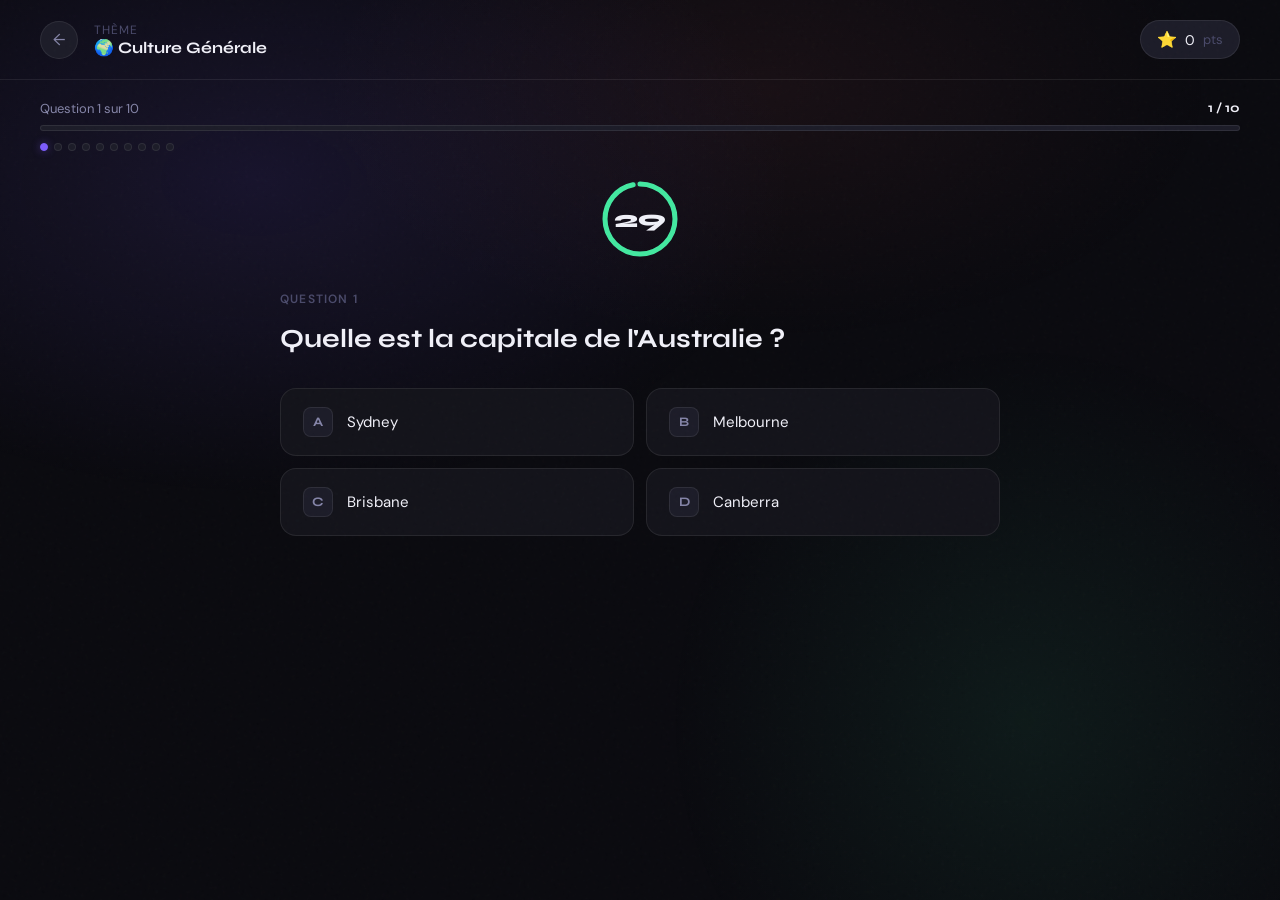
==== commit 499c2be9: "Merge pull request #6 from Adjmal05/feature/quiz Feature/quiz" ====
--- a/quiz.html
+++ b/quiz.html
@@ -1,87 +1,91 @@
-<!DOCTYPE html>
-<html lang="fr">
-<head>
-  <meta charset="UTF-8" />
-  <meta name="viewport" content="width=device-width, initial-scale=1.0" />
-  <title>QuizMaster — En jeu</title>
-  <link rel="stylesheet" href="css/main.css" />
-  <link rel="stylesheet" href="css/quiz.css" />
-</head>
-<body>
-
-  <!-- TIMEOUT OVERLAY -->
-  <div class="timeout-overlay" id="timeout-overlay">
-    <div class="timeout-msg">⏰ Temps écoulé !</div>
-  </div>
-
-  <!-- HEADER -->
-  <header class="quiz-header">
-    <div class="quiz-header-left">
-      <a href="index.html" class="back-btn" id="btn-back" title="Quitter">←</a>
-      <div class="quiz-meta">
-        <span class="quiz-theme-label">Thème</span>
-        <span class="quiz-theme-name">
-          <span id="quiz-theme-icon"></span>
-          <span id="quiz-theme-name">Quiz</span>
-        </span>
-      </div>
-    </div>
-    <div class="quiz-header-right">
-      <div class="score-display">
-        <span class="score-icon">⭐</span>
-        <span id="score-val">0</span>
-        <span class="score-unit">pts</span>
-      </div>
-    </div>
-  </header>
-
-  <!-- PROGRESS BAR -->
-  <div class="progress-bar-wrap">
-    <div class="progress-labels">
-      <span class="progress-q" id="question-num">Question 1 sur 10</span>
-      <span class="progress-count" id="progress-count">1 / 10</span>
-    </div>
-    <div class="progress-track">
-      <div class="progress-fill" id="progress-fill"></div>
-    </div>
-    <div class="progress-dots" id="progress-dots"></div>
-  </div>
-
-  <!-- TIMER -->
-  <div class="timer-section">
-    <div class="timer-ring-wrap">
-      <svg class="timer-svg" viewBox="0 0 80 80">
-        <circle class="timer-track" cx="40" cy="40" r="35"/>
-        <circle class="timer-progress" id="timer-progress" cx="40" cy="40" r="35"
-          stroke-dasharray="220" stroke-dashoffset="0"/>
-      </svg>
-      <div class="timer-number" id="timer-number">30</div>
-    </div>
-  </div>
-
-  <!-- QUESTION -->
-  <main class="question-area">
-    <div class="question-num" id="question-num-label">QUESTION 1</div>
-    <div class="question-text" id="question-text">Chargement...</div>
-
-    <!-- ANSWERS -->
-    <div class="answers-grid" id="answers-grid"></div>
-
-    <!-- EXPLANATION -->
-    <div class="explanation-box" id="explanation"></div>
-
-    <!-- NEXT -->
-    <div class="next-wrap">
-      <button class="btn-next" id="btn-next">
-        Question suivante <span>→</span>
-      </button>
-    </div>
-  </main>
-
-  <script src="js/data.js"></script>
-  <script src="js/storage.js"></script>
-  <script src="js/ui.js"></script>
-  <script src="js/quiz.js"></script>
-  <script src="js/quiz-page.js"></script>
-</body>
-</html>
+<!-- quiz.html - Page de jeu - développé par Ritso-->
+<!DOCTYPE html>
+<html lang="fr">
+
+<head>
+  <meta charset="UTF-8" />
+  <meta name="viewport" content="width=device-width, initial-scale=1.0" />
+  <title>QuizMaster — En jeu</title>
+  <link rel="stylesheet" href="css/main.css" />
+  <link rel="stylesheet" href="css/quiz.css" />
+</head>
+
+<body>
+
+  <!-- TIMEOUT OVERLAY -->
+  <div class="timeout-overlay" id="timeout-overlay">
+    <div class="timeout-msg">⏰ Temps écoulé !</div>
+  </div>
+
+  <!-- HEADER -->
+  <header class="quiz-header">
+    <div class="quiz-header-left">
+      <a href="index.html" class="back-btn" id="btn-back" title="Quitter">←</a>
+      <div class="quiz-meta">
+        <span class="quiz-theme-label">Thème</span>
+        <span class="quiz-theme-name">
+          <span id="quiz-theme-icon"></span>
+          <span id="quiz-theme-name">Quiz</span>
+        </span>
+      </div>
+    </div>
+    <div class="quiz-header-right">
+      <div class="score-display">
+        <span class="score-icon">⭐</span>
+        <span id="score-val">0</span>
+        <span class="score-unit">pts</span>
+      </div>
+    </div>
+  </header>
+
+  <!-- PROGRESS BAR -->
+  <div class="progress-bar-wrap">
+    <div class="progress-labels">
+      <span class="progress-q" id="question-num">Question 1 sur 10</span>
+      <span class="progress-count" id="progress-count">1 / 10</span>
+    </div>
+    <div class="progress-track">
+      <div class="progress-fill" id="progress-fill"></div>
+    </div>
+    <div class="progress-dots" id="progress-dots"></div>
+  </div>
+
+  <!-- TIMER -->
+  <div class="timer-section">
+    <div class="timer-ring-wrap">
+      <svg class="timer-svg" viewBox="0 0 80 80">
+        <circle class="timer-track" cx="40" cy="40" r="35" />
+        <circle class="timer-progress" id="timer-progress" cx="40" cy="40" r="35" stroke-dasharray="220"
+          stroke-dashoffset="0" />
+      </svg>
+      <div class="timer-number" id="timer-number">30</div>
+    </div>
+  </div>
+
+  <!-- QUESTION -->
+  <main class="question-area">
+    <div class="question-num" id="question-num-label">QUESTION 1</div>
+    <div class="question-text" id="question-text">Chargement...</div>
+
+    <!-- ANSWERS -->
+    <div class="answers-grid" id="answers-grid"></div>
+
+    <!-- EXPLANATION -->
+    <div class="explanation-box" id="explanation"></div>
+
+    <!-- NEXT -->
+    <div class="next-wrap">
+      <button class="btn-next" id="btn-next">
+        Question suivante <span>→</span>
+      </button>
+    </div>
+  </main>
+
+  <script src="js/data.js"></script>
+  <script src="js/storage.js"></script>
+  <script src="js/ui.js"></script>
+  <script src="js/quiz.js"></script>
+  <script src="js/quiz-page.js"></script>
+</body>
+
+</html>
--- a/css/main.css
+++ b/css/main.css
@@ -1,162 +1,162 @@
-@import url('https://fonts.googleapis.com/css2?family=Syne:wght@400;600;700;800&family=DM+Sans:ital,wght@0,300;0,400;0,500;1,300&display=swap');
-
-:root {
-  --bg: #0a0a0f;
-  --surface: #13131a;
-  --surface2: #1c1c28;
-  --border: rgba(255,255,255,0.08);
-  --accent: #7c5cfc;
-  --accent2: #ff6b6b;
-  --accent3: #43e8a0;
-  --accent4: #ffcc44;
-  --text: #f0f0f8;
-  --text-dim: #8585a8;
-  --text-muted: #4a4a6a;
-  --glow: rgba(124, 92, 252, 0.4);
-  --radius: 16px;
-  --radius-sm: 10px;
-  --transition: all 0.25s cubic-bezier(0.34, 1.56, 0.64, 1);
-}
-
-*, *::before, *::after { box-sizing: border-box; margin: 0; padding: 0; }
-
-html { scroll-behavior: smooth; }
-
-body {
-  font-family: 'DM Sans', sans-serif;
-  background: var(--bg);
-  color: var(--text);
-  min-height: 100vh;
-  overflow-x: hidden;
-  position: relative;
-}
-
-body::before {
-  content: '';
-  position: fixed;
-  inset: 0;
-  background:
-    radial-gradient(ellipse 60% 50% at 20% 20%, rgba(124,92,252,0.12) 0%, transparent 70%),
-    radial-gradient(ellipse 40% 60% at 80% 80%, rgba(67,232,160,0.07) 0%, transparent 70%),
-    radial-gradient(ellipse 50% 40% at 60% 10%, rgba(255,107,107,0.06) 0%, transparent 70%);
-  pointer-events: none;
-  z-index: 0;
-}
-
-body > * { position: relative; z-index: 1; }
-
-h1, h2, h3, h4 {
-  font-family: 'Syne', sans-serif;
-  letter-spacing: -0.02em;
-}
-
-a { text-decoration: none; color: inherit; }
-
-button {
-  font-family: 'DM Sans', sans-serif;
-  cursor: pointer;
-  border: none;
-  outline: none;
-}
-
-/* NOISE TEXTURE */
-body::after {
-  content: '';
-  position: fixed;
-  inset: 0;
-  background-image: url("data:image/svg+xml,%3Csvg viewBox='0 0 256 256' xmlns='http://www.w3.org/2000/svg'%3E%3Cfilter id='noise'%3E%3CfeTurbulence type='fractalNoise' baseFrequency='0.9' numOctaves='4' stitchTiles='stitch'/%3E%3C/filter%3E%3Crect width='100%25' height='100%25' filter='url(%23noise)' opacity='0.04'/%3E%3C/svg%3E");
-  pointer-events: none;
-  z-index: 9999;
-  opacity: 0.5;
-}
-
-/* SHARED COMPONENTS */
-.btn {
-  display: inline-flex;
-  align-items: center;
-  gap: 10px;
-  padding: 14px 28px;
-  border-radius: 50px;
-  font-size: 15px;
-  font-weight: 500;
-  transition: var(--transition);
-  letter-spacing: 0.01em;
-}
-
-.btn-primary {
-  background: var(--accent);
-  color: #fff;
-  box-shadow: 0 0 30px var(--glow), 0 4px 15px rgba(0,0,0,0.3);
-}
-.btn-primary:hover {
-  transform: translateY(-3px) scale(1.02);
-  box-shadow: 0 0 50px var(--glow), 0 8px 25px rgba(0,0,0,0.4);
-}
-
-.btn-ghost {
-  background: var(--surface2);
-  color: var(--text-dim);
-  border: 1px solid var(--border);
-}
-.btn-ghost:hover {
-  background: var(--surface);
-  color: var(--text);
-  border-color: rgba(255,255,255,0.15);
-  transform: translateY(-2px);
-}
-
-.card {
-  background: var(--surface);
-  border: 1px solid var(--border);
-  border-radius: var(--radius);
-  backdrop-filter: blur(20px);
-}
-
-/* ANIMATIONS */
-@keyframes fadeUp {
-  from { opacity: 0; transform: translateY(24px); }
-  to   { opacity: 1; transform: translateY(0); }
-}
-@keyframes fadeIn {
-  from { opacity: 0; }
-  to   { opacity: 1; }
-}
-@keyframes pulse {
-  0%, 100% { opacity: 1; }
-  50% { opacity: 0.6; }
-}
-@keyframes slideIn {
-  from { opacity: 0; transform: translateX(-20px); }
-  to   { opacity: 1; transform: translateX(0); }
-}
-@keyframes bounce {
-  0%, 100% { transform: scale(1); }
-  50% { transform: scale(1.08); }
-}
-@keyframes shimmer {
-  0% { background-position: -200% center; }
-  100% { background-position: 200% center; }
-}
-@keyframes timerTick {
-  0%, 100% { transform: scaleX(1); }
-  50% { transform: scaleX(0.98); }
-}
-@keyframes rotateIn {
-  from { opacity: 0; transform: rotate(-10deg) scale(0.8); }
-  to   { opacity: 1; transform: rotate(0deg) scale(1); }
-}
-@keyframes countUp {
-  from { transform: translateY(10px); opacity: 0; }
-  to   { transform: translateY(0); opacity: 1; }
-}
-
-.animate-fade-up { animation: fadeUp 0.5s cubic-bezier(0.34, 1.56, 0.64, 1) both; }
-.animate-fade-up:nth-child(1) { animation-delay: 0.05s; }
-.animate-fade-up:nth-child(2) { animation-delay: 0.12s; }
-.animate-fade-up:nth-child(3) { animation-delay: 0.19s; }
-.animate-fade-up:nth-child(4) { animation-delay: 0.26s; }
-.animate-fade-up:nth-child(5) { animation-delay: 0.33s; }
-.animate-fade-up:nth-child(6) { animation-delay: 0.40s; }
-
-/* progress-fill starts at 0 */
-.progress-fill { width: 0%; }
+@import url('https://fonts.googleapis.com/css2?family=Syne:wght@400;600;700;800&family=DM+Sans:ital,wght@0,300;0,400;0,500;1,300&display=swap');
+
+:root {
+  --bg: #0a0a0f;
+  --surface: #13131a;
+  --surface2: #1c1c28;
+  --border: rgba(255,255,255,0.08);
+  --accent: #7c5cfc;
+  --accent2: #ff6b6b;
+  --accent3: #43e8a0;
+  --accent4: #ffcc44;
+  --text: #f0f0f8;
+  --text-dim: #8585a8;
+  --text-muted: #4a4a6a;
+  --glow: rgba(124, 92, 252, 0.4);
+  --radius: 16px;
+  --radius-sm: 10px;
+  --transition: all 0.25s cubic-bezier(0.34, 1.56, 0.64, 1);
+}
+
+*, *::before, *::after { box-sizing: border-box; margin: 0; padding: 0; }
+
+html { scroll-behavior: smooth; }
+
+body {
+  font-family: 'DM Sans', sans-serif;
+  background: var(--bg);
+  color: var(--text);
+  min-height: 100vh;
+  overflow-x: hidden;
+  position: relative;
+}
+
+body::before {
+  content: '';
+  position: fixed;
+  inset: 0;
+  background:
+    radial-gradient(ellipse 60% 50% at 20% 20%, rgba(124,92,252,0.12) 0%, transparent 70%),
+    radial-gradient(ellipse 40% 60% at 80% 80%, rgba(67,232,160,0.07) 0%, transparent 70%),
+    radial-gradient(ellipse 50% 40% at 60% 10%, rgba(255,107,107,0.06) 0%, transparent 70%);
+  pointer-events: none;
+  z-index: 0;
+}
+
+body > * { position: relative; z-index: 1; }
+
+h1, h2, h3, h4 {
+  font-family: 'Syne', sans-serif;
+  letter-spacing: -0.02em;
+}
+
+a { text-decoration: none; color: inherit; }
+
+button {
+  font-family: 'DM Sans', sans-serif;
+  cursor: pointer;
+  border: none;
+  outline: none;
+}
+
+/* NOISE TEXTURE */
+body::after {
+  content: '';
+  position: fixed;
+  inset: 0;
+  background-image: url("data:image/svg+xml,%3Csvg viewBox='0 0 256 256' xmlns='http://www.w3.org/2000/svg'%3E%3Cfilter id='noise'%3E%3CfeTurbulence type='fractalNoise' baseFrequency='0.9' numOctaves='4' stitchTiles='stitch'/%3E%3C/filter%3E%3Crect width='100%25' height='100%25' filter='url(%23noise)' opacity='0.04'/%3E%3C/svg%3E");
+  pointer-events: none;
+  z-index: 9999;
+  opacity: 0.5;
+}
+
+/* SHARED COMPONENTS */
+.btn {
+  display: inline-flex;
+  align-items: center;
+  gap: 10px;
+  padding: 14px 28px;
+  border-radius: 50px;
+  font-size: 15px;
+  font-weight: 500;
+  transition: var(--transition);
+  letter-spacing: 0.01em;
+}
+
+.btn-primary {
+  background: var(--accent);
+  color: #fff;
+  box-shadow: 0 0 30px var(--glow), 0 4px 15px rgba(0,0,0,0.3);
+}
+.btn-primary:hover {
+  transform: translateY(-3px) scale(1.02);
+  box-shadow: 0 0 50px var(--glow), 0 8px 25px rgba(0,0,0,0.4);
+}
+
+.btn-ghost {
+  background: var(--surface2);
+  color: var(--text-dim);
+  border: 1px solid var(--border);
+}
+.btn-ghost:hover {
+  background: var(--surface);
+  color: var(--text);
+  border-color: rgba(255,255,255,0.15);
+  transform: translateY(-2px);
+}
+
+.card {
+  background: var(--surface);
+  border: 1px solid var(--border);
+  border-radius: var(--radius);
+  backdrop-filter: blur(20px);
+}
+
+/* ANIMATIONS */
+@keyframes fadeUp {
+  from { opacity: 0; transform: translateY(24px); }
+  to   { opacity: 1; transform: translateY(0); }
+}
+@keyframes fadeIn {
+  from { opacity: 0; }
+  to   { opacity: 1; }
+}
+@keyframes pulse {
+  0%, 100% { opacity: 1; }
+  50% { opacity: 0.6; }
+}
+@keyframes slideIn {
+  from { opacity: 0; transform: translateX(-20px); }
+  to   { opacity: 1; transform: translateX(0); }
+}
+@keyframes bounce {
+  0%, 100% { transform: scale(1); }
+  50% { transform: scale(1.08); }
+}
+@keyframes shimmer {
+  0% { background-position: -200% center; }
+  100% { background-position: 200% center; }
+}
+@keyframes timerTick {
+  0%, 100% { transform: scaleX(1); }
+  50% { transform: scaleX(0.98); }
+}
+@keyframes rotateIn {
+  from { opacity: 0; transform: rotate(-10deg) scale(0.8); }
+  to   { opacity: 1; transform: rotate(0deg) scale(1); }
+}
+@keyframes countUp {
+  from { transform: translateY(10px); opacity: 0; }
+  to   { transform: translateY(0); opacity: 1; }
+}
+
+.animate-fade-up { animation: fadeUp 0.5s cubic-bezier(0.34, 1.56, 0.64, 1) both; }
+.animate-fade-up:nth-child(1) { animation-delay: 0.05s; }
+.animate-fade-up:nth-child(2) { animation-delay: 0.12s; }
+.animate-fade-up:nth-child(3) { animation-delay: 0.19s; }
+.animate-fade-up:nth-child(4) { animation-delay: 0.26s; }
+.animate-fade-up:nth-child(5) { animation-delay: 0.33s; }
+.animate-fade-up:nth-child(6) { animation-delay: 0.40s; }
+
+/* progress-fill starts at 0 */
+.progress-fill { width: 0%; }
--- a/css/quiz.css
+++ b/css/quiz.css
@@ -1,403 +1,465 @@
-/* QUIZ PAGE */
-.quiz-header {
-  display: flex;
-  align-items: center;
-  justify-content: space-between;
-  padding: 20px 40px;
-  border-bottom: 1px solid var(--border);
-}
-
-.quiz-header-left {
-  display: flex;
-  align-items: center;
-  gap: 16px;
-}
-
-.back-btn {
-  width: 38px;
-  height: 38px;
-  border-radius: 50%;
-  background: var(--surface2);
-  border: 1px solid var(--border);
-  display: flex;
-  align-items: center;
-  justify-content: center;
-  font-size: 16px;
-  color: var(--text-dim);
-  cursor: pointer;
-  transition: var(--transition);
-  text-decoration: none;
-}
-.back-btn:hover {
-  background: var(--surface);
-  color: var(--text);
-  transform: translateX(-3px);
-}
-
-.quiz-meta {
-  display: flex;
-  flex-direction: column;
-}
-.quiz-theme-label {
-  font-size: 12px;
-  color: var(--text-muted);
-  letter-spacing: 0.08em;
-  text-transform: uppercase;
-}
-.quiz-theme-name {
-  font-family: 'Syne', sans-serif;
-  font-size: 16px;
-  font-weight: 700;
-}
-
-.quiz-header-right {
-  display: flex;
-  align-items: center;
-  gap: 20px;
-}
-
-/* SCORE DISPLAY */
-.score-display {
-  display: flex;
-  align-items: center;
-  gap: 8px;
-  padding: 8px 16px;
-  background: var(--surface2);
-  border: 1px solid var(--border);
-  border-radius: 50px;
-  font-size: 14px;
-}
-.score-icon { font-size: 16px; }
-.score-val {
-  font-family: 'Syne', sans-serif;
-  font-weight: 700;
-  color: var(--accent4);
-}
-
-/* PROGRESS */
-.progress-bar-wrap {
-  padding: 0 40px;
-  margin-top: 20px;
-  margin-bottom: 0;
-}
-
-.progress-labels {
-  display: flex;
-  justify-content: space-between;
-  margin-bottom: 8px;
-}
-.progress-q {
-  font-size: 13px;
-  color: var(--text-dim);
-}
-.progress-count {
-  font-family: 'Syne', sans-serif;
-  font-size: 13px;
-  font-weight: 700;
-}
-
-.progress-track {
-  height: 6px;
-  background: var(--surface2);
-  border-radius: 50px;
-  overflow: hidden;
-  border: 1px solid var(--border);
-}
-
-.progress-fill {
-  height: 100%;
-  background: linear-gradient(90deg, var(--accent), #a78bfa);
-  border-radius: 50px;
-  transition: width 0.4s cubic-bezier(0.34,1.56,0.64,1);
-  box-shadow: 0 0 10px var(--glow);
-}
-
-/* DOTS */
-.progress-dots {
-  display: flex;
-  gap: 6px;
-  margin-top: 12px;
-  flex-wrap: wrap;
-}
-.dot {
-  width: 8px;
-  height: 8px;
-  border-radius: 50%;
-  background: var(--surface2);
-  border: 1px solid var(--border);
-  transition: all 0.3s ease;
-}
-.dot.correct  { background: var(--accent3); border-color: var(--accent3); box-shadow: 0 0 6px rgba(67,232,160,0.5); }
-.dot.wrong    { background: var(--accent2); border-color: var(--accent2); box-shadow: 0 0 6px rgba(255,107,107,0.5); }
-.dot.current  { background: var(--accent); border-color: var(--accent); box-shadow: 0 0 8px var(--glow); animation: pulse 1.5s infinite; }
-
-/* TIMER */
-.timer-section {
-  padding: 28px 40px 0;
-  display: flex;
-  align-items: center;
-  justify-content: center;
-}
-
-.timer-ring-wrap {
-  position: relative;
-  width: 80px;
-  height: 80px;
-}
-
-.timer-svg {
-  transform: rotate(-90deg);
-  width: 80px;
-  height: 80px;
-}
-
-.timer-track {
-  fill: none;
-  stroke: var(--surface2);
-  stroke-width: 5;
-}
-
-.timer-progress {
-  fill: none;
-  stroke: var(--accent3);
-  stroke-width: 5;
-  stroke-linecap: round;
-  stroke-dasharray: 220;
-  stroke-dashoffset: 0;
-  transition: stroke-dashoffset 0.9s linear, stroke 0.3s ease;
-}
-
-.timer-progress.warning { stroke: var(--accent4); }
-.timer-progress.danger  { stroke: var(--accent2); animation: pulse 0.8s infinite; }
-
-.timer-number {
-  position: absolute;
-  inset: 0;
-  display: flex;
-  align-items: center;
-  justify-content: center;
-  font-family: 'Syne', sans-serif;
-  font-size: 24px;
-  font-weight: 800;
-  transition: color 0.3s ease;
-}
-.timer-number.warning { color: var(--accent4); }
-.timer-number.danger  { color: var(--accent2); }
-
-/* QUESTION CARD */
-.question-area {
-  padding: 32px 40px;
-  max-width: 800px;
-  margin: 0 auto;
-}
-
-.question-num {
-  font-size: 12px;
-  font-weight: 600;
-  letter-spacing: 0.1em;
-  color: var(--text-muted);
-  text-transform: uppercase;
-  margin-bottom: 14px;
-}
-
-.question-text {
-  font-family: 'Syne', sans-serif;
-  font-size: clamp(20px, 3vw, 26px);
-  font-weight: 700;
-  line-height: 1.35;
-  margin-bottom: 32px;
-  animation: fadeUp 0.4s ease both;
-}
-
-/* ANSWERS */
-.answers-grid {
-  display: grid;
-  grid-template-columns: 1fr 1fr;
-  gap: 12px;
-}
-
-@media (max-width: 600px) {
-  .answers-grid { grid-template-columns: 1fr; }
-}
-
-.answer-btn {
-  position: relative;
-  padding: 18px 22px;
-  background: var(--surface);
-  border: 1.5px solid var(--border);
-  border-radius: var(--radius);
-  color: var(--text);
-  font-size: 15px;
-  font-weight: 400;
-  text-align: left;
-  cursor: pointer;
-  transition: all 0.2s ease;
-  display: flex;
-  align-items: center;
-  gap: 14px;
-  overflow: hidden;
-  animation: fadeUp 0.4s ease both;
-}
-
-.answer-letter {
-  min-width: 30px;
-  height: 30px;
-  border-radius: 8px;
-  background: var(--surface2);
-  border: 1px solid var(--border);
-  display: flex;
-  align-items: center;
-  justify-content: center;
-  font-family: 'Syne', sans-serif;
-  font-size: 13px;
-  font-weight: 700;
-  color: var(--text-dim);
-  transition: all 0.2s ease;
-}
-
-.answer-btn:hover:not(:disabled) {
-  border-color: rgba(124,92,252,0.5);
-  background: rgba(124,92,252,0.06);
-  transform: translateX(4px);
-}
-.answer-btn:hover:not(:disabled) .answer-letter {
-  background: rgba(124,92,252,0.2);
-  border-color: var(--accent);
-  color: var(--accent);
-}
-
-.answer-btn.correct {
-  border-color: var(--accent3) !important;
-  background: rgba(67,232,160,0.08) !important;
-  animation: bounce 0.4s ease;
-}
-.answer-btn.correct .answer-letter {
-  background: var(--accent3);
-  border-color: var(--accent3);
-  color: #000;
-}
-
-.answer-btn.wrong {
-  border-color: var(--accent2) !important;
-  background: rgba(255,107,107,0.08) !important;
-}
-.answer-btn.wrong .answer-letter {
-  background: var(--accent2);
-  border-color: var(--accent2);
-  color: #fff;
-}
-
-.answer-btn:disabled { cursor: not-allowed; }
-
-/* FEEDBACK TOAST */
-.feedback-toast {
-  position: fixed;
-  top: 24px;
-  left: 50%;
-  transform: translateX(-50%) translateY(-80px);
-  padding: 12px 24px;
-  border-radius: 50px;
-  font-size: 15px;
-  font-weight: 500;
-  transition: transform 0.4s cubic-bezier(0.34,1.56,0.64,1);
-  z-index: 100;
-  white-space: nowrap;
-}
-
-.feedback-toast.show {
-  transform: translateX(-50%) translateY(0);
-}
-
-.feedback-toast.correct {
-  background: rgba(67,232,160,0.15);
-  border: 1px solid var(--accent3);
-  color: var(--accent3);
-}
-
-.feedback-toast.wrong {
-  background: rgba(255,107,107,0.15);
-  border: 1px solid var(--accent2);
-  color: var(--accent2);
-}
-
-/* EXPLANATION */
-.explanation-box {
-  margin-top: 20px;
-  padding: 16px 20px;
-  background: rgba(124,92,252,0.06);
-  border: 1px solid rgba(124,92,252,0.2);
-  border-radius: var(--radius-sm);
-  font-size: 14px;
-  color: var(--text-dim);
-  line-height: 1.6;
-  animation: fadeUp 0.3s ease both;
-}
-.explanation-box strong { color: #a78bfa; }
-
-/* NEXT BUTTON */
-.next-wrap {
-  display: flex;
-  justify-content: flex-end;
-  margin-top: 24px;
-}
-
-.btn-next {
-  padding: 14px 32px;
-  background: var(--accent);
-  color: #fff;
-  border-radius: 50px;
-  font-size: 15px;
-  font-weight: 500;
-  cursor: pointer;
-  border: none;
-  display: flex;
-  align-items: center;
-  gap: 10px;
-  transition: var(--transition);
-  box-shadow: 0 0 20px var(--glow);
-  opacity: 0;
-  pointer-events: none;
-  animation: none;
-}
-
-.btn-next.visible {
-  opacity: 1;
-  pointer-events: all;
-  animation: fadeUp 0.4s 0.1s ease both;
-}
-
-.btn-next:hover {
-  transform: translateX(4px);
-  box-shadow: 0 0 40px var(--glow);
-}
-
-/* TIMEOUT OVERLAY */
-.timeout-overlay {
-  position: fixed;
-  inset: 0;
-  background: rgba(255,107,107,0.15);
-  display: flex;
-  align-items: center;
-  justify-content: center;
-  z-index: 200;
-  opacity: 0;
-  pointer-events: none;
-  transition: opacity 0.3s ease;
-}
-.timeout-overlay.show { opacity: 1; pointer-events: all; }
-.timeout-msg {
-  font-family: 'Syne', sans-serif;
-  font-size: 48px;
-  font-weight: 800;
-  color: var(--accent2);
-  animation: rotateIn 0.5s ease;
-}
-
-/* SCORE UNIT */
-.score-unit { color: var(--text-muted); font-size: 13px; }
-
-/* Explanation hidden by default — shown by JS */
-.explanation-box { display: none; }
-
-/* Score unit label */
-.score-unit { color: var(--text-muted); font-size: 13px; }
+/* quiz.css - Page de jeu - développé par Ritso
+/* QUIZ PAGE */
+.quiz-header {
+  display: flex;
+  align-items: center;
+  justify-content: space-between;
+  padding: 20px 40px;
+  border-bottom: 1px solid var(--border);
+}
+
+.quiz-header-left {
+  display: flex;
+  align-items: center;
+  gap: 16px;
+}
+
+.back-btn {
+  width: 38px;
+  height: 38px;
+  border-radius: 50%;
+  background: var(--surface2);
+  border: 1px solid var(--border);
+  display: flex;
+  align-items: center;
+  justify-content: center;
+  font-size: 16px;
+  color: var(--text-dim);
+  cursor: pointer;
+  transition: var(--transition);
+  text-decoration: none;
+}
+
+.back-btn:hover {
+  background: var(--surface);
+  color: var(--text);
+  transform: translateX(-3px);
+}
+
+.quiz-meta {
+  display: flex;
+  flex-direction: column;
+}
+
+.quiz-theme-label {
+  font-size: 12px;
+  color: var(--text-muted);
+  letter-spacing: 0.08em;
+  text-transform: uppercase;
+}
+
+.quiz-theme-name {
+  font-family: 'Syne', sans-serif;
+  font-size: 16px;
+  font-weight: 700;
+}
+
+.quiz-header-right {
+  display: flex;
+  align-items: center;
+  gap: 20px;
+}
+
+/* SCORE DISPLAY */
+.score-display {
+  display: flex;
+  align-items: center;
+  gap: 8px;
+  padding: 8px 16px;
+  background: var(--surface2);
+  border: 1px solid var(--border);
+  border-radius: 50px;
+  font-size: 14px;
+}
+
+.score-icon {
+  font-size: 16px;
+}
+
+.score-val {
+  font-family: 'Syne', sans-serif;
+  font-weight: 700;
+  color: var(--accent4);
+}
+
+/* PROGRESS */
+.progress-bar-wrap {
+  padding: 0 40px;
+  margin-top: 20px;
+  margin-bottom: 0;
+}
+
+.progress-labels {
+  display: flex;
+  justify-content: space-between;
+  margin-bottom: 8px;
+}
+
+.progress-q {
+  font-size: 13px;
+  color: var(--text-dim);
+}
+
+.progress-count {
+  font-family: 'Syne', sans-serif;
+  font-size: 13px;
+  font-weight: 700;
+}
+
+.progress-track {
+  height: 6px;
+  background: var(--surface2);
+  border-radius: 50px;
+  overflow: hidden;
+  border: 1px solid var(--border);
+}
+
+.progress-fill {
+  height: 100%;
+  background: linear-gradient(90deg, var(--accent), #a78bfa);
+  border-radius: 50px;
+  transition: width 0.4s cubic-bezier(0.34, 1.56, 0.64, 1);
+  box-shadow: 0 0 10px var(--glow);
+}
+
+/* DOTS */
+.progress-dots {
+  display: flex;
+  gap: 6px;
+  margin-top: 12px;
+  flex-wrap: wrap;
+}
+
+.dot {
+  width: 8px;
+  height: 8px;
+  border-radius: 50%;
+  background: var(--surface2);
+  border: 1px solid var(--border);
+  transition: all 0.3s ease;
+}
+
+.dot.correct {
+  background: var(--accent3);
+  border-color: var(--accent3);
+  box-shadow: 0 0 6px rgba(67, 232, 160, 0.5);
+}
+
+.dot.wrong {
+  background: var(--accent2);
+  border-color: var(--accent2);
+  box-shadow: 0 0 6px rgba(255, 107, 107, 0.5);
+}
+
+.dot.current {
+  background: var(--accent);
+  border-color: var(--accent);
+  box-shadow: 0 0 8px var(--glow);
+  animation: pulse 1.5s infinite;
+}
+
+/* TIMER */
+.timer-section {
+  padding: 28px 40px 0;
+  display: flex;
+  align-items: center;
+  justify-content: center;
+}
+
+.timer-ring-wrap {
+  position: relative;
+  width: 80px;
+  height: 80px;
+}
+
+.timer-svg {
+  transform: rotate(-90deg);
+  width: 80px;
+  height: 80px;
+}
+
+.timer-track {
+  fill: none;
+  stroke: var(--surface2);
+  stroke-width: 5;
+}
+
+.timer-progress {
+  fill: none;
+  stroke: var(--accent3);
+  stroke-width: 5;
+  stroke-linecap: round;
+  stroke-dasharray: 220;
+  stroke-dashoffset: 0;
+  transition: stroke-dashoffset 0.9s linear, stroke 0.3s ease;
+}
+
+.timer-progress.warning {
+  stroke: var(--accent4);
+}
+
+.timer-progress.danger {
+  stroke: var(--accent2);
+  animation: pulse 0.8s infinite;
+}
+
+.timer-number {
+  position: absolute;
+  inset: 0;
+  display: flex;
+  align-items: center;
+  justify-content: center;
+  font-family: 'Syne', sans-serif;
+  font-size: 24px;
+  font-weight: 800;
+  transition: color 0.3s ease;
+}
+
+.timer-number.warning {
+  color: var(--accent4);
+}
+
+.timer-number.danger {
+  color: var(--accent2);
+}
+
+/* QUESTION CARD */
+.question-area {
+  padding: 32px 40px;
+  max-width: 800px;
+  margin: 0 auto;
+}
+
+.question-num {
+  font-size: 12px;
+  font-weight: 600;
+  letter-spacing: 0.1em;
+  color: var(--text-muted);
+  text-transform: uppercase;
+  margin-bottom: 14px;
+}
+
+.question-text {
+  font-family: 'Syne', sans-serif;
+  font-size: clamp(20px, 3vw, 26px);
+  font-weight: 700;
+  line-height: 1.35;
+  margin-bottom: 32px;
+  animation: fadeUp 0.4s ease both;
+}
+
+/* ANSWERS */
+.answers-grid {
+  display: grid;
+  grid-template-columns: 1fr 1fr;
+  gap: 12px;
+}
+
+@media (max-width: 600px) {
+  .answers-grid {
+    grid-template-columns: 1fr;
+  }
+}
+
+.answer-btn {
+  position: relative;
+  padding: 18px 22px;
+  background: var(--surface);
+  border: 1.5px solid var(--border);
+  border-radius: var(--radius);
+  color: var(--text);
+  font-size: 15px;
+  font-weight: 400;
+  text-align: left;
+  cursor: pointer;
+  transition: all 0.2s ease;
+  display: flex;
+  align-items: center;
+  gap: 14px;
+  overflow: hidden;
+  animation: fadeUp 0.4s ease both;
+}
+
+.answer-letter {
+  min-width: 30px;
+  height: 30px;
+  border-radius: 8px;
+  background: var(--surface2);
+  border: 1px solid var(--border);
+  display: flex;
+  align-items: center;
+  justify-content: center;
+  font-family: 'Syne', sans-serif;
+  font-size: 13px;
+  font-weight: 700;
+  color: var(--text-dim);
+  transition: all 0.2s ease;
+}
+
+.answer-btn:hover:not(:disabled) {
+  border-color: rgba(124, 92, 252, 0.5);
+  background: rgba(124, 92, 252, 0.06);
+  transform: translateX(4px);
+}
+
+.answer-btn:hover:not(:disabled) .answer-letter {
+  background: rgba(124, 92, 252, 0.2);
+  border-color: var(--accent);
+  color: var(--accent);
+}
+
+.answer-btn.correct {
+  border-color: var(--accent3) !important;
+  background: rgba(67, 232, 160, 0.08) !important;
+  animation: bounce 0.4s ease;
+}
+
+.answer-btn.correct .answer-letter {
+  background: var(--accent3);
+  border-color: var(--accent3);
+  color: #000;
+}
+
+.answer-btn.wrong {
+  border-color: var(--accent2) !important;
+  background: rgba(255, 107, 107, 0.08) !important;
+}
+
+.answer-btn.wrong .answer-letter {
+  background: var(--accent2);
+  border-color: var(--accent2);
+  color: #fff;
+}
+
+.answer-btn:disabled {
+  cursor: not-allowed;
+}
+
+/* FEEDBACK TOAST */
+.feedback-toast {
+  position: fixed;
+  top: 24px;
+  left: 50%;
+  transform: translateX(-50%) translateY(-80px);
+  padding: 12px 24px;
+  border-radius: 50px;
+  font-size: 15px;
+  font-weight: 500;
+  transition: transform 0.4s cubic-bezier(0.34, 1.56, 0.64, 1);
+  z-index: 100;
+  white-space: nowrap;
+}
+
+.feedback-toast.show {
+  transform: translateX(-50%) translateY(0);
+}
+
+.feedback-toast.correct {
+  background: rgba(67, 232, 160, 0.15);
+  border: 1px solid var(--accent3);
+  color: var(--accent3);
+}
+
+.feedback-toast.wrong {
+  background: rgba(255, 107, 107, 0.15);
+  border: 1px solid var(--accent2);
+  color: var(--accent2);
+}
+
+/* EXPLANATION */
+.explanation-box {
+  margin-top: 20px;
+  padding: 16px 20px;
+  background: rgba(124, 92, 252, 0.06);
+  border: 1px solid rgba(124, 92, 252, 0.2);
+  border-radius: var(--radius-sm);
+  font-size: 14px;
+  color: var(--text-dim);
+  line-height: 1.6;
+  animation: fadeUp 0.3s ease both;
+}
+
+.explanation-box strong {
+  color: #a78bfa;
+}
+
+/* NEXT BUTTON */
+.next-wrap {
+  display: flex;
+  justify-content: flex-end;
+  margin-top: 24px;
+}
+
+.btn-next {
+  padding: 14px 32px;
+  background: var(--accent);
+  color: #fff;
+  border-radius: 50px;
+  font-size: 15px;
+  font-weight: 500;
+  cursor: pointer;
+  border: none;
+  display: flex;
+  align-items: center;
+  gap: 10px;
+  transition: var(--transition);
+  box-shadow: 0 0 20px var(--glow);
+  opacity: 0;
+  pointer-events: none;
+  animation: none;
+}
+
+.btn-next.visible {
+  opacity: 1;
+  pointer-events: all;
+  animation: fadeUp 0.4s 0.1s ease both;
+}
+
+.btn-next:hover {
+  transform: translateX(4px);
+  box-shadow: 0 0 40px var(--glow);
+}
+
+/* TIMEOUT OVERLAY */
+.timeout-overlay {
+  position: fixed;
+  inset: 0;
+  background: rgba(255, 107, 107, 0.15);
+  display: flex;
+  align-items: center;
+  justify-content: center;
+  z-index: 200;
+  opacity: 0;
+  pointer-events: none;
+  transition: opacity 0.3s ease;
+}
+
+.timeout-overlay.show {
+  opacity: 1;
+  pointer-events: all;
+}
+
+.timeout-msg {
+  font-family: 'Syne', sans-serif;
+  font-size: 48px;
+  font-weight: 800;
+  color: var(--accent2);
+  animation: rotateIn 0.5s ease;
+}
+
+/* SCORE UNIT */
+.score-unit {
+  color: var(--text-muted);
+  font-size: 13px;
+}
+
+/* Explanation hidden by default — shown by JS */
+.explanation-box {
+  display: none;
+}
+
+/* Score unit label */
+.score-unit {
+  color: var(--text-muted);
+  font-size: 13px;
+}
